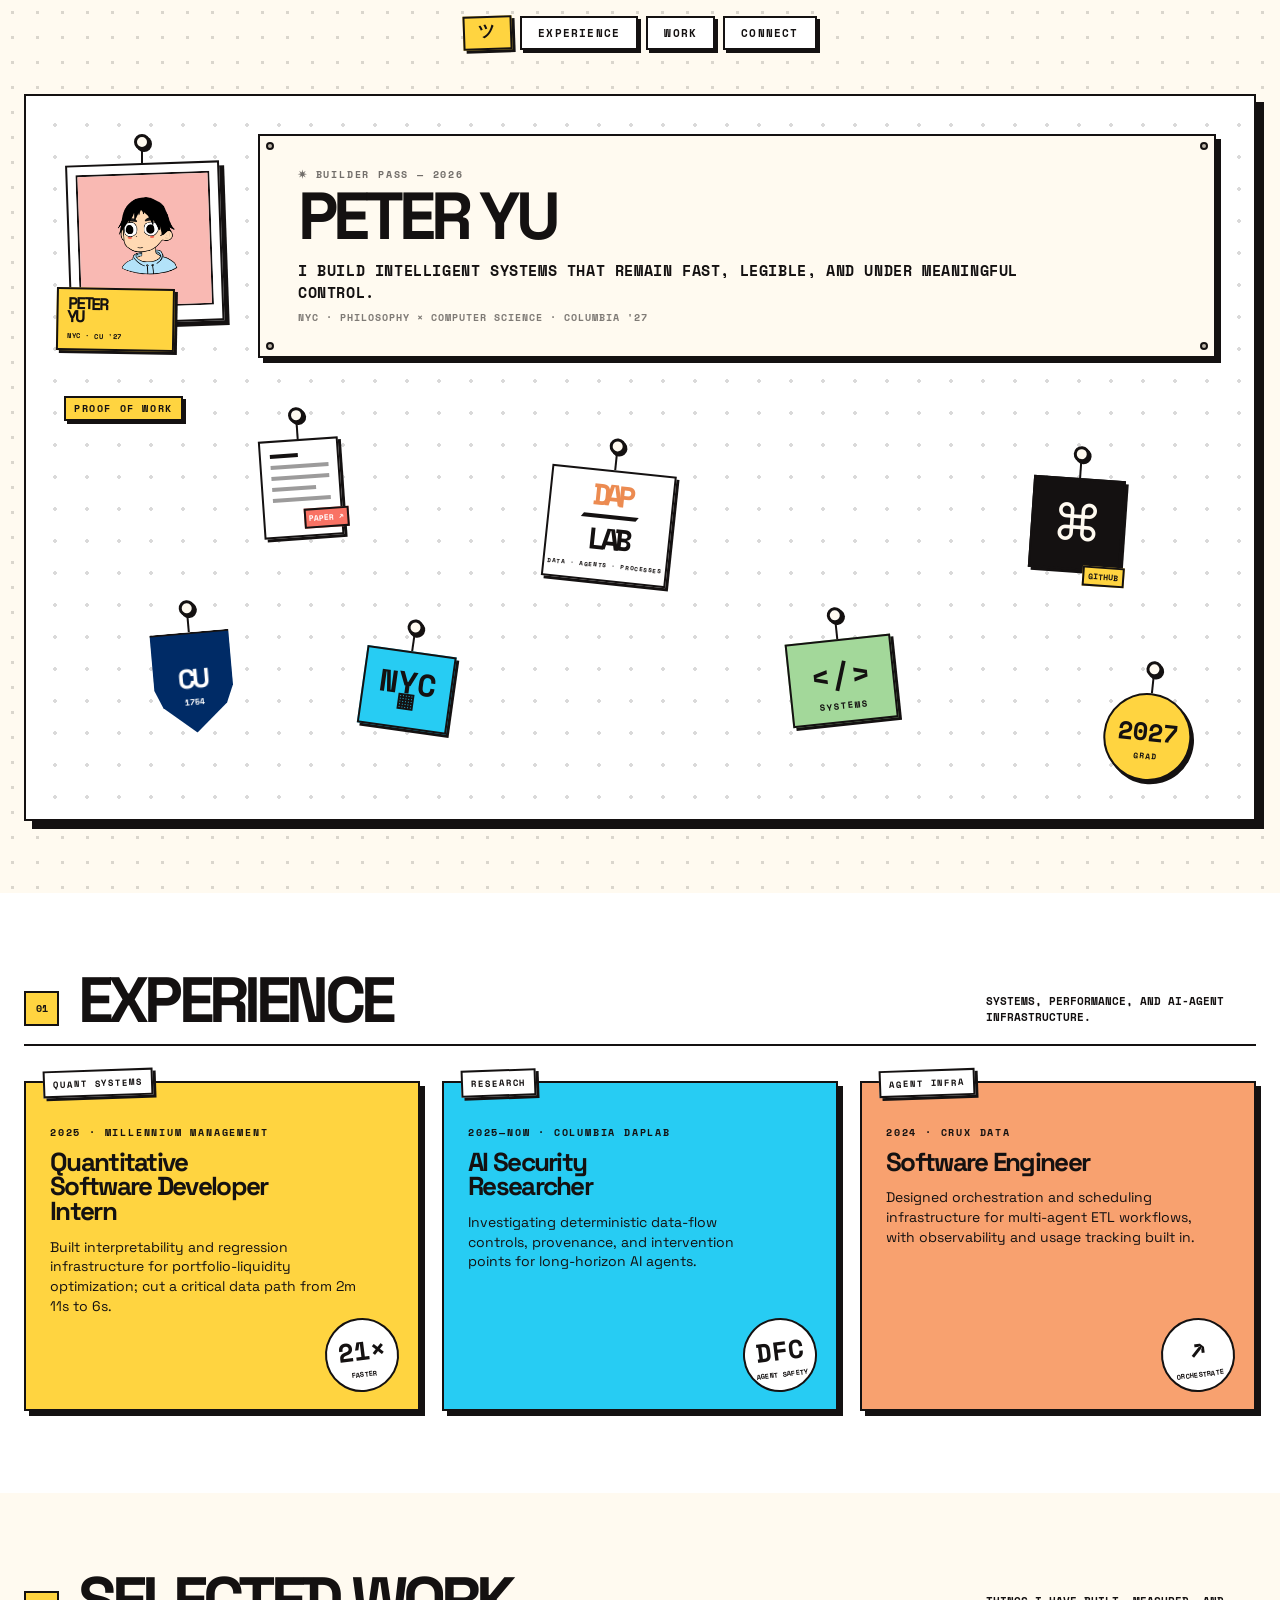
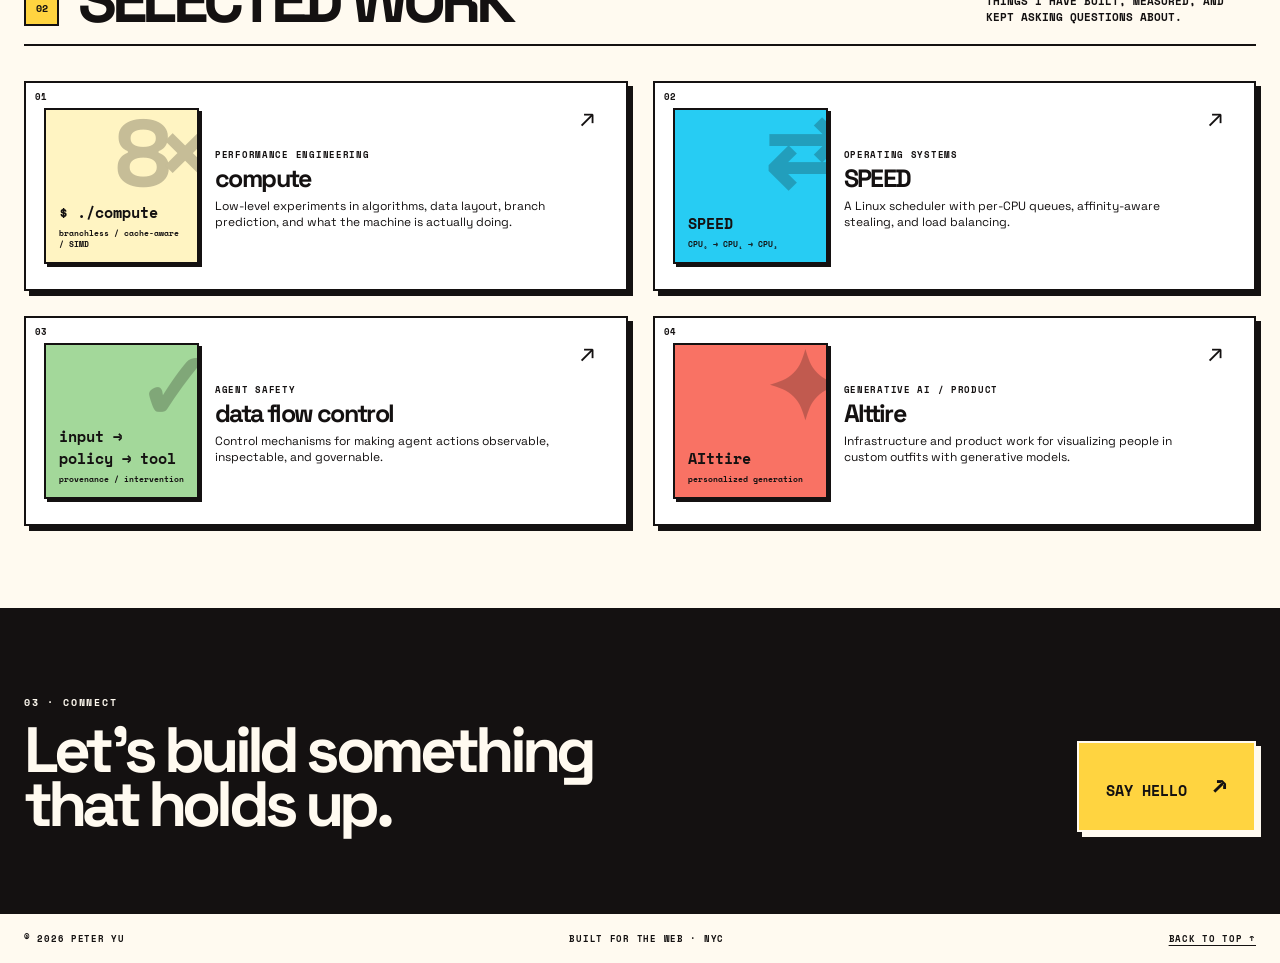
==== index.html @ a34b2d20 "Publish portfolio site" ====
<!doctype html>
<html lang="en">
<head>
  <meta charset="UTF-8" />
  <meta name="viewport" content="width=device-width, initial-scale=1.0" />
  <meta name="description" content="Peter Yu — systems, agency, and performance engineering." />
  <title>Peter Yu — Systems &amp; Agency</title>
  <link rel="preconnect" href="https://fonts.googleapis.com" />
  <link rel="preconnect" href="https://fonts.gstatic.com" crossorigin />
  <link href="https://fonts.googleapis.com/css2?family=Space+Grotesk:wght@400;500;600;700&family=Space+Mono:wght@400;700&display=swap" rel="stylesheet" />
  <link rel="stylesheet" href="styles.css" />
  <link rel="stylesheet" href="avatar-card.css" />
</head>
<body>
  <nav class="nav" aria-label="Primary navigation"><div class="nav-inner"><a class="nav-mark" href="#top" aria-label="Back to top">ツ</a><a href="#experience">experience</a><a href="#work">work</a><a href="#connect">connect</a></div></nav>
  <main>
    <section class="top-section dots" id="top"><div class="page-wrap"><div class="hero-board"><div class="inner-dots"></div><div class="hero-content">
      <div class="intro-row">
        <div class="hanging-avatar"><span class="peg"></span><div class="string"></div><div class="avatar-card"><img src="assets/peter-yu.png" alt="Illustrated portrait of Peter Yu" /><div class="avatar-name"><strong>PETER<br />YU</strong><span>NYC · CU '27</span></div></div></div>
        <div class="identity-card pinned-card"><i></i><i></i><i></i><i></i><p class="eyebrow">✷ builder pass — 2026</p><h1>PETER YU</h1><p class="tagline">I build intelligent systems that remain fast, legible, and under meaningful control.</p><p class="location">NYC · PHILOSOPHY × COMPUTER SCIENCE · COLUMBIA '27</p></div>
      </div>
      <div class="proof-area" aria-label="Proof of work"><span class="proof-label">proof of work</span>
        <a class="hanging resume-card" href="https://yupete.github.io/" target="_blank" rel="noreferrer" aria-label="Read Peter's research paper"><span class="peg"></span><span class="string"></span><span class="paper-lines"><b></b><i></i><i></i><i></i><i></i><em>PAPER ↗</em></span></a>
        <a class="hanging dap-card" href="https://daplab.cs.columbia.edu/" target="_blank" rel="noreferrer" aria-label="Visit DAPLab"><span class="peg"></span><span class="string"></span><span class="dap-logo"><b>DAP</b><i></i><strong>LAB</strong><small>DATA · AGENTS · PROCESSES</small></span></a>
        <a class="hanging github-card" href="https://github.com/YuPete" target="_blank" rel="noreferrer" aria-label="Peter on GitHub"><span class="peg"></span><span class="string"></span><span class="github-icon">⌘</span><small>GITHUB</small></a>
        <div class="hanging columbia-card"><span class="peg"></span><span class="string"></span><span class="shield"><b>CU</b><i>1754</i></span></div>
        <div class="hanging city-card"><span class="peg"></span><span class="string"></span><span class="city-sign">NYC<br /><i>▦</i></span></div>
        <div class="hanging systems-card"><span class="peg"></span><span class="string"></span><span class="systems-glyph">&lt;/&gt;<small>systems</small></span></div>
        <div class="hanging grad-card"><span class="peg"></span><span class="string"></span><span>2027<small>GRAD</small></span></div>
      </div>
    </div></div></div></section>
    <section class="experience-section" id="experience"><div class="page-wrap"><div class="section-title"><span>01</span><h2>experience</h2><p>Systems, performance, and AI-agent infrastructure.</p></div><div class="experience-grid">
      <article class="experience-card yellow"><span class="card-tab">QUANT SYSTEMS</span><p class="date">2025 · MILLENNIUM MANAGEMENT</p><h3>Quantitative Software Developer Intern</h3><p>Built interpretability and regression infrastructure for portfolio-liquidity optimization; cut a critical data path from 2m 11s to 6s.</p><b class="stamp">21×<small>FASTER</small></b></article>
      <article class="experience-card blue"><span class="card-tab">RESEARCH</span><p class="date">2025—NOW · COLUMBIA DAPLAB</p><h3>AI Security Researcher</h3><p>Investigating deterministic data-flow controls, provenance, and intervention points for long-horizon AI agents.</p><b class="stamp">DFC<small>AGENT SAFETY</small></b></article>
      <article class="experience-card coral"><span class="card-tab">AGENT INFRA</span><p class="date">2024 · CRUX DATA</p><h3>Software Engineer</h3><p>Designed orchestration and scheduling infrastructure for multi-agent ETL workflows, with observability and usage tracking built in.</p><b class="stamp">↗<small>ORCHESTRATE</small></b></article>
    </div></div></section>
    <section class="work-section dots" id="work"><div class="page-wrap"><div class="section-title"><span>02</span><h2>selected work</h2><p>Things I have built, measured, and kept asking questions about.</p></div><div class="project-list">
      <a class="project-card compute" href="https://github.com/YuPete/compute" target="_blank" rel="noreferrer"><span class="project-no">01</span><div class="project-art"><b>$ ./compute</b><i>branchless / cache-aware / SIMD</i><em>8×</em></div><div><small>PERFORMANCE ENGINEERING</small><h3>compute</h3><p>Low-level experiments in algorithms, data layout, branch prediction, and what the machine is actually doing.</p></div><span class="arrow">↗</span></a>
      <a class="project-card speed" href="https://github.com/YuPete/SPEED" target="_blank" rel="noreferrer"><span class="project-no">02</span><div class="project-art"><b>SPEED</b><i>CPU₀ → CPU₁ → CPU₂</i><em>⇄</em></div><div><small>OPERATING SYSTEMS</small><h3>SPEED</h3><p>A Linux scheduler with per-CPU queues, affinity-aware stealing, and load balancing.</p></div><span class="arrow">↗</span></a>
      <a class="project-card flow-control" href="https://github.com/YuPete/data-flow-control" target="_blank" rel="noreferrer"><span class="project-no">03</span><div class="project-art"><b>input → policy → tool</b><i>provenance / intervention</i><em>✓</em></div><div><small>AGENT SAFETY</small><h3>data flow control</h3><p>Control mechanisms for making agent actions observable, inspectable, and governable.</p></div><span class="arrow">↗</span></a>
      <a class="project-card aittire" href="https://github.com/YuPete/aittire_code_personal" target="_blank" rel="noreferrer"><span class="project-no">04</span><div class="project-art"><b>AIttire</b><i>personalized generation</i><em>✦</em></div><div><small>GENERATIVE AI / PRODUCT</small><h3>AIttire</h3><p>Infrastructure and product work for visualizing people in custom outfits with generative models.</p></div><span class="arrow">↗</span></a>
    </div></div></section>
    <section class="connect-section" id="connect"><div class="page-wrap connect-inner"><div><span class="eyebrow">03 · connect</span><h2>Let’s build something that holds up.</h2></div><a class="mail-card" href="mailto:py2427@columbia.edu">SAY HELLO <b>↗</b></a></div></section>
  </main>
  <footer><span>© 2026 PETER YU</span><span>BUILT FOR THE WEB · NYC</span><a href="#top">BACK TO TOP ↑</a></footer><script src="script.js"></script>
</body></html>
---- styles.css ----
:root{--ink:#141111;--cream:#fffaf0;--yellow:#ffd440;--red:#f97264;--blue:#27ccf3;--orange:#f8a16f;--green:#a3d89a;--b:2px solid var(--ink);--sh:5px 5px 0 var(--ink);--shs:3px 3px 0 var(--ink)}*{box-sizing:border-box}html{scroll-behavior:smooth}body{margin:0;background:var(--cream);color:var(--ink);font-family:"Space Grotesk",Arial,sans-serif}a{color:inherit;text-decoration:none}.page-wrap{max-width:1280px;margin:auto;padding:0 24px}.dots{background-color:var(--cream);background-image:radial-gradient(#14111128 1.7px,transparent 1.7px);background-size:25px 25px}.nav{position:fixed;inset:16px 0 auto;z-index:20;display:flex;justify-content:center;pointer-events:none}.nav-inner{display:flex;gap:8px;padding:0 16px;pointer-events:auto}.nav a{border:var(--b);background:#fff;padding:7px 16px;box-shadow:var(--shs);font:700 11px "Space Mono",monospace;letter-spacing:.11em;text-transform:uppercase;transition:.1s}.nav .nav-mark{background:var(--yellow);font-size:17px;line-height:12px;padding-inline:13px;transform:rotate(-2deg)}.nav a:hover{transform:translateY(-2px);box-shadow:var(--sh)}.nav a:active{transform:translate(3px,3px);box-shadow:none}.top-section{padding:94px 0 72px}.hero-board{position:relative;overflow:hidden;border:var(--b);background:#fff;box-shadow:8px 8px 0 var(--ink);padding:38px}.inner-dots{position:absolute;inset:13px;background-image:radial-gradient(#14111128 2px,transparent 2px);background-size:32px 32px}.hero-content{position:relative}.intro-row{display:flex;align-items:flex-start;gap:38px}.hanging-avatar{position:relative;display:flex;width:156px;flex:0 0 156px;flex-direction:column;align-items:center}.peg{position:absolute;z-index:3;top:0;width:16px;height:16px;border:3px solid var(--ink);border-radius:50%;background:var(--cream);box-shadow:2px 2px 0 var(--ink)}.hanging-avatar .string{height:16px;border-left:2px solid var(--ink);margin-top:13px}.avatar-card{border:var(--b);background:#fff;padding:8px 8px 14px;box-shadow:var(--sh);transform:rotate(-2deg);transform-origin:top}.avatar-card img{display:block;width:134px;height:134px;object-fit:cover;border:var(--b);background:#f8b8b0}.hanging-avatar:hover .avatar-card,.hanging:hover>*:not(.peg):not(.string){animation:swing .75s ease-in-out}.identity-card{position:relative;width:100%;border:var(--b);background:var(--cream);box-shadow:var(--sh);padding:31px 38px}.pinned-card>i{position:absolute;width:8px;height:8px;border:2px solid var(--ink);border-radius:50%;background:#bcb4a8}.pinned-card>i:nth-child(1){left:6px;top:6px}.pinned-card>i:nth-child(2){right:6px;top:6px}.pinned-card>i:nth-child(3){left:6px;bottom:6px}.pinned-card>i:nth-child(4){right:6px;bottom:6px}.eyebrow,.date{margin:0;font:700 10px "Space Mono",monospace;letter-spacing:.18em;text-transform:uppercase}.identity-card .eyebrow{color:#14111199}.identity-card h1{margin:6px 0 14px;font-size:clamp(37px,5.2vw,70px);line-height:.85;letter-spacing:-.075em}.tagline{max-width:740px;margin:0;font:700 clamp(11px,1.35vw,15px)/1.5 "Space Mono",monospace;letter-spacing:.04em;text-transform:uppercase}.location{margin:7px 0 0;color:#1411118c;font:700 10px/1.4 "Space Mono",monospace;letter-spacing:.1em;text-transform:uppercase}.proof-area{position:relative;height:385px;margin-top:38px;padding-top:25px}.proof-label{position:absolute;z-index:7;top:0;left:0;border:var(--b);background:var(--yellow);padding:3px 8px;box-shadow:var(--shs);font:700 10px "Space Mono",monospace;letter-spacing:.16em;text-transform:uppercase}.hanging{position:absolute;display:flex;flex-direction:column;align-items:center}.hanging>.string{height:19px;border-left:2px solid var(--ink);margin-top:13px}.resume-card{left:17%;top:3%;transform:rotate(-4deg)}.paper-lines{position:relative;display:flex;width:80px;height:98px;flex-direction:column;gap:7px;border:var(--b);background:#fff;padding:12px 9px;box-shadow:var(--shs)}.paper-lines b,.paper-lines i{display:block;height:4px;background:#141111}.paper-lines b{width:48%}.paper-lines i{opacity:.42}.paper-lines i:nth-child(4){width:75%}.paper-lines em{position:absolute;right:-8px;bottom:6px;border:var(--b);background:var(--red);padding:2px 3px;color:#fff;font:700 8px "Space Mono",monospace;font-style:normal}.dap-card{left:42%;top:11%;transform:rotate(6deg)}.dap-logo{display:grid;width:125px;height:112px;place-content:center;border:var(--b);background:#fff;box-shadow:var(--shs);text-align:center}.dap-logo b,.dap-logo strong{font:700 30px "Space Mono",monospace;letter-spacing:-5px;line-height:.85}.dap-logo b{color:#ec8b51}.dap-logo i{width:55px;border-top:4px solid var(--ink);margin:7px auto;transform:skew(-35deg)}.dap-logo small{margin-top:10px;font:700 6px "Space Mono",monospace;letter-spacing:.1em}.github-card{right:8%;top:13%;transform:rotate(4deg)}.github-icon{display:grid;width:92px;height:92px;place-content:center;border:var(--b);background:var(--ink);box-shadow:var(--shs);color:var(--cream);font:50px Arial,sans-serif}.github-card small{position:absolute;right:-5px;bottom:-15px;border:var(--b);background:var(--yellow);padding:2px 4px;font:700 8px "Space Mono",monospace}.columbia-card{left:7%;top:53%;transform:rotate(-5deg)}.shield{position:relative;display:grid;width:94px;height:105px;place-content:center;border:var(--b);background:#002b66;clip-path:polygon(8% 0,92% 0,92% 53%,84% 70%,50% 96%,16% 70%,8% 53%);filter:drop-shadow(4px 4px 0 var(--ink));color:#fff;text-align:center}.shield b{font-size:27px;letter-spacing:-.1em}.shield i{font:700 8px "Space Mono",monospace;font-style:normal}.city-card{left:26%;top:58%;transform:rotate(8deg)}.city-sign{display:grid;width:90px;height:78px;place-content:center;border:var(--b);background:var(--blue);box-shadow:var(--shs);font:700 31px/.7 "Space Mono",monospace;text-align:center}.city-sign i{font-size:20px;font-style:normal}.systems-card{right:28%;top:55%;transform:rotate(-6deg)}.systems-glyph{display:grid;width:106px;height:84px;place-content:center;border:var(--b);background:var(--green);box-shadow:var(--shs);font:700 32px "Space Mono",monospace;text-align:center}.systems-glyph small{font:700 9px "Space Mono",monospace;letter-spacing:.13em;text-transform:uppercase}.grad-card{right:2%;bottom:0;transform:rotate(6deg)}.grad-card>span:last-child{display:grid;width:88px;height:88px;place-content:center;border:var(--b);border-radius:50%;background:var(--yellow);box-shadow:var(--shs);font:700 25px "Space Mono",monospace;text-align:center}.grad-card small{display:block;font-size:8px;letter-spacing:.12em}.experience-section,.work-section,.connect-section{padding:82px 0}.experience-section{background:#fff}.section-title{display:grid;grid-template-columns:54px 1fr 270px;align-items:end;border-bottom:var(--b);padding-bottom:18px}.section-title>span{display:grid;width:35px;height:35px;place-content:center;border:var(--b);background:var(--yellow);font:700 10px "Space Mono",monospace}.section-title h2{margin:0;font-size:clamp(38px,5vw,66px);line-height:.8;letter-spacing:-.075em;text-transform:uppercase}.section-title p{margin:0;font:700 11px/1.5 "Space Mono",monospace;text-transform:uppercase}.experience-grid{display:grid;grid-template-columns:repeat(3,1fr);gap:22px;margin-top:35px}.experience-card{position:relative;min-height:330px;border:var(--b);box-shadow:var(--sh);padding:42px 24px 24px}.yellow{background:var(--yellow)}.blue{background:var(--blue)}.coral{background:var(--orange)}.card-tab{position:absolute;top:0;left:17px;transform:translateY(-50%) rotate(-2deg);border:var(--b);background:#fff;padding:5px 8px;box-shadow:var(--shs);font:700 9px "Space Mono",monospace;letter-spacing:.1em}.experience-card h3{max-width:240px;margin:10px 0;font-size:26px;line-height:.95;letter-spacing:-.065em}.experience-card p:not(.date){max-width:310px;font-size:14px;line-height:1.4}.stamp{position:absolute;right:19px;bottom:17px;display:grid;width:74px;height:74px;place-content:center;border:var(--b);border-radius:50%;background:#fff;font:700 26px "Space Mono",monospace;text-align:center;transform:rotate(-7deg)}.stamp small{font-size:7px;letter-spacing:.05em}.work-section{background:var(--cream)}.project-list{display:grid;grid-template-columns:repeat(2,1fr);gap:25px;margin-top:35px}.project-card{position:relative;display:grid;grid-template-columns:155px 1fr 28px;gap:16px;align-items:center;min-height:210px;border:var(--b);background:#fff;padding:18px;box-shadow:var(--sh);transition:.12s}.project-card:hover{transform:translate(-3px,-3px);box-shadow:8px 8px 0 var(--ink)}.project-no{position:absolute;top:7px;left:9px;font:700 9px "Space Mono",monospace}.project-art{position:relative;display:flex;height:156px;flex-direction:column;justify-content:flex-end;overflow:hidden;border:var(--b);padding:13px;color:var(--ink);font-family:"Space Mono",monospace;box-shadow:var(--shs)}.project-art b{position:relative;z-index:2;font-size:15px}.project-art i{position:relative;z-index:2;margin-top:5px;font:700 8px/1.3 "Space Mono",monospace}.project-art em{position:absolute;right:-2px;top:-16px;font:700 94px "Space Grotesk",sans-serif;font-style:normal;letter-spacing:-.16em;opacity:.24}.compute .project-art{background:#fff4c2}.speed .project-art{background:var(--blue)}.flow-control .project-art{background:var(--green)}.aittire .project-art{background:var(--red)}.project-card small{font:700 9px "Space Mono",monospace;letter-spacing:.08em}.project-card h3{margin:4px 0 8px;font-size:25px;line-height:.9;letter-spacing:-.065em}.project-card p{margin:0;font-size:12px;line-height:1.35}.arrow{align-self:start;font-size:25px}.connect-section{background:var(--ink);color:var(--cream)}.connect-inner{display:flex;align-items:end;justify-content:space-between;gap:35px}.connect-inner h2{max-width:680px;margin:12px 0 0;font-size:clamp(40px,5vw,70px);line-height:.85;letter-spacing:-.075em}.mail-card{border:2px solid var(--cream);background:var(--yellow);box-shadow:5px 5px 0 var(--cream);color:var(--ink);padding:25px 27px;font:700 15px "Space Mono",monospace;white-space:nowrap}.mail-card b{margin-left:16px;font-size:25px}footer{display:flex;justify-content:space-between;gap:16px;background:var(--cream);padding:18px max(24px,calc((100vw - 1232px)/2));font:700 9px "Space Mono",monospace;letter-spacing:.08em}footer a{text-decoration:underline;text-underline-offset:3px}@keyframes swing{0%,100%{transform:rotate(0)}25%{transform:rotate(5deg)}75%{transform:rotate(-4deg)}}@media(max-width:820px){.page-wrap{padding:0 16px}.nav{inset:10px 0 auto}.nav-inner{gap:4px;padding:0 8px}.nav a{padding:6px 8px;font-size:9px}.top-section{padding:74px 0 48px}.hero-board{padding:24px 18px}.intro-row{gap:20px;align-items:center}.hanging-avatar{width:100px;flex-basis:100px}.avatar-card{padding:5px 5px 9px}.avatar-card img{width:85px;height:85px}.identity-card{padding:24px 20px}.identity-card h1{font-size:clamp(29px,7vw,52px)}.tagline{font-size:10px}.location{font-size:8px}.proof-area{display:flex;height:auto;min-height:350px;flex-wrap:wrap;align-content:center;justify-content:center;gap:28px;margin-top:28px;padding:47px 12px 20px}.proof-label{left:0}.hanging{position:relative!important;inset:auto!important;left:auto!important;right:auto!important;top:auto!important;bottom:auto!important}.resume-card{transform:rotate(-4deg)}.dap-card{transform:rotate(5deg)}.github-card{transform:rotate(3deg)}.columbia-card{transform:rotate(-4deg)}.city-card{transform:rotate(5deg)}.systems-card{transform:rotate(-4deg)}.grad-card{transform:rotate(6deg)}.section-title{grid-template-columns:44px 1fr}.section-title p{display:none}.experience-section,.work-section,.connect-section{padding:58px 0}.experience-grid{grid-template-columns:1fr;gap:30px}.experience-card{min-height:250px}.project-list{grid-template-columns:1fr}.project-card{grid-template-columns:124px 1fr 22px;gap:13px;min-height:177px;padding:13px}.project-art{height:129px;padding:10px}.project-art b{font-size:12px}.project-card h3{font-size:21px}.project-card p{font-size:11px}.connect-inner{align-items:flex-start;flex-direction:column}.mail-card{padding:18px 20px}footer{padding:17px 16px;font-size:8px;flex-wrap:wrap}}@media(max-width:480px){.intro-row{align-items:flex-start;flex-direction:column}.hanging-avatar{margin-left:12px}.identity-card{width:100%}.proof-area{gap:20px}.dap-logo{width:104px;height:94px}.github-icon{width:74px;height:74px}.project-card{grid-template-columns:98px 1fr 16px}.project-art{height:118px}.project-card p{display:none}.project-card small{font-size:7px}.arrow{font-size:18px}.shield{width:77px;height:88px}.city-sign{width:74px;height:65px}.systems-glyph{width:83px;height:68px}.grad-card>span:last-child{width:68px;height:68px;font-size:19px}}
---- avatar-card.css ----
.avatar-card { position: relative; }
.avatar-name { position: absolute; z-index: 4; left: -16px; bottom: -28px; min-width: 118px; border: var(--b); background: var(--yellow); box-shadow: var(--shs); padding: 7px 9px; font-family: "Space Mono", monospace; transform: rotate(3deg); }
.avatar-name strong { display: block; font-size: 17px; line-height: .78; letter-spacing: -.12em; }
.avatar-name span { display: block; margin-top: 7px; font-size: 7px; font-weight: 700; letter-spacing: .08em; white-space: nowrap; }
.hanging-avatar { padding-bottom: 28px; }
@media (max-width: 820px) { .hanging-avatar { padding-bottom: 28px; } .avatar-name { left: -10px; bottom: -27px; min-width: 94px; padding: 6px; } .avatar-name strong { font-size: 14px; } .avatar-name span { font-size: 6px; } }
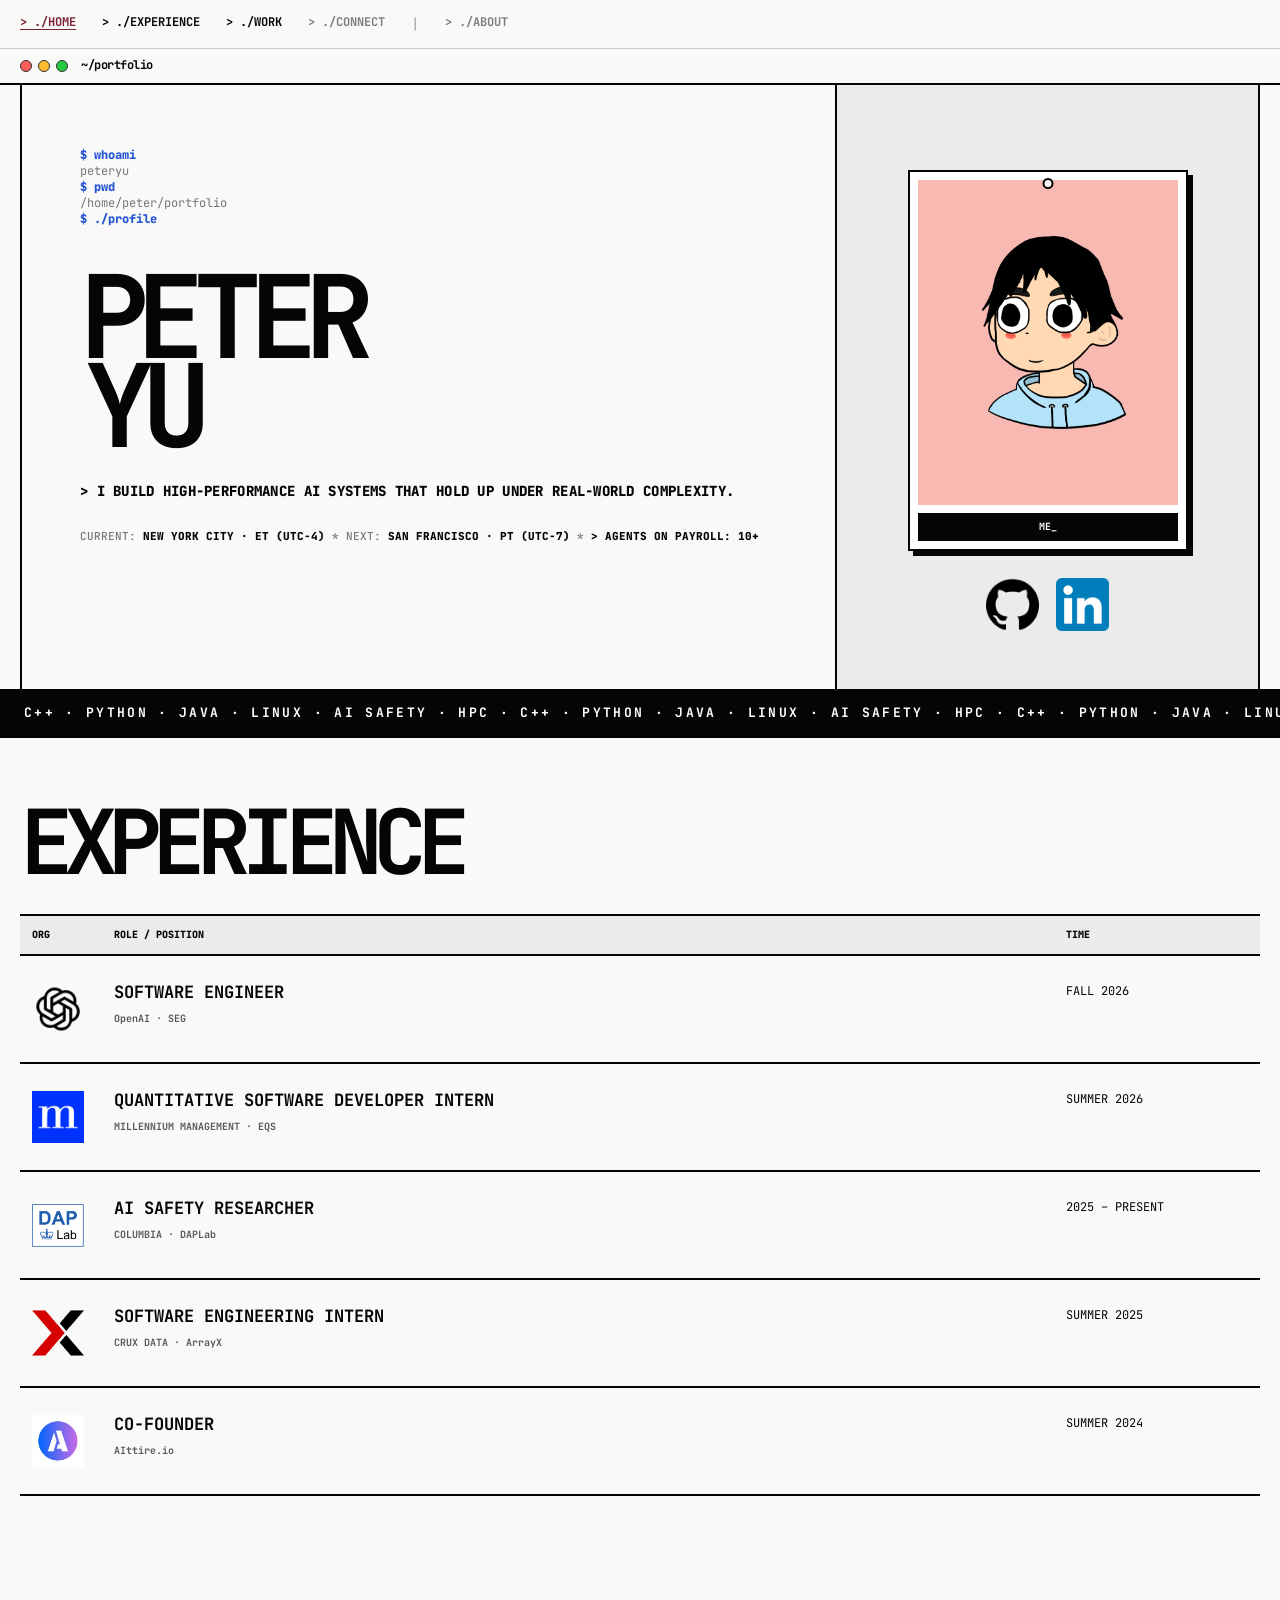
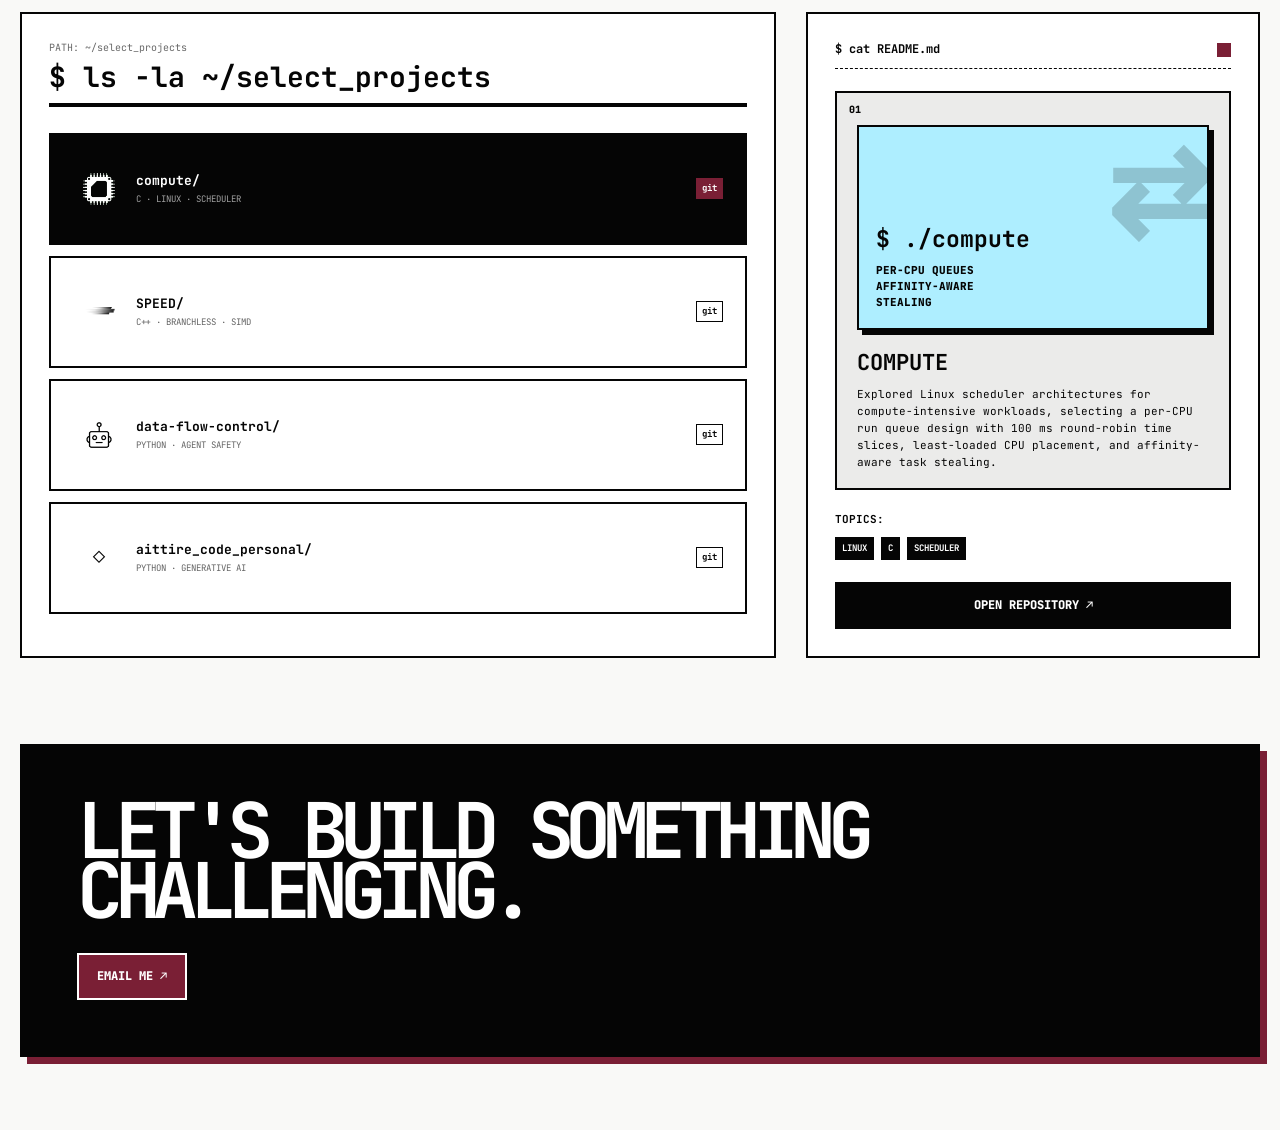
==== commit de8b45b8: "Build Peter Yu portfolio experience" ====
--- a/index.html
+++ b/index.html
@@ -1,46 +1,68 @@
 <!doctype html>
 <html lang="en">
 <head>
-  <meta charset="UTF-8" />
-  <meta name="viewport" content="width=device-width, initial-scale=1.0" />
+  <meta charset="utf-8" />
+  <meta name="viewport" content="width=device-width, initial-scale=1" />
   <meta name="description" content="Peter Yu — systems, agency, and performance engineering." />
-  <title>Peter Yu — Systems &amp; Agency</title>
+  <title>~/portfolio — Peter Yu</title>
   <link rel="preconnect" href="https://fonts.googleapis.com" />
   <link rel="preconnect" href="https://fonts.gstatic.com" crossorigin />
-  <link href="https://fonts.googleapis.com/css2?family=Space+Grotesk:wght@400;500;600;700&family=Space+Mono:wght@400;700&display=swap" rel="stylesheet" />
-  <link rel="stylesheet" href="styles.css" />
-  <link rel="stylesheet" href="avatar-card.css" />
+  <link href="https://fonts.googleapis.com/css2?family=JetBrains+Mono:wght@400;500;600;700;800&display=swap" rel="stylesheet" />
+  <link rel="stylesheet" href="styles.css?v=4" />
+  <link rel="stylesheet" href="experience-table.css?v=6" />
+  <link rel="stylesheet" href="org-logos.css?v=1" />
+  <link rel="stylesheet" href="experience-details.css?v=1" />
+  <link rel="stylesheet" href="project-preview.css?v=2" />
+  <link rel="stylesheet" href="project-icons.css?v=5" />
+  <link rel="stylesheet" href="social-stickers.css?v=1" />
+  <link rel="stylesheet" href="ticker.css?v=4" />
+  <link rel="stylesheet" href="window-controls.css" />
+  <style>.boot-message{border:0!important;outline:0!important;box-shadow:none!important;background:transparent!important;padding:0!important}.boot-message .terminal-command{color:#2455d6;font-weight:800}.boot-message .terminal-output{color:#777}.hero{min-height:570px}.hero-copy{min-width:0}.hero h1 span{display:block}.hero h1 .last-name{transform:translateX(.045em)}.hero-focus{margin:30px 0 0;color:var(--ink);font-size:14px;font-weight:800;letter-spacing:.02em}.hero-meta{margin:24px 0 0;font-size:11px;font-weight:800;line-height:1.9}.hero-meta p{margin:0}.hero-meta span{color:#777;font-weight:500}.hero-meta b{margin:0 7px;color:#777}.quick-stats{grid-template-columns:.8fr 1fr 1.65fr}.quick-stats dd{white-space:nowrap}#home,#experience,#work,#connect{scroll-margin-top:96px}.nav-link,.nav-link:hover{color:var(--ink);opacity:.5}.nav-link.active{color:var(--acid);opacity:1}.nav-separator{opacity:.35}@media(max-width:800px){.quick-stats{grid-template-columns:1fr}.quick-stats dd{white-space:normal}.hero-meta{font-size:9px}}</style>
 </head>
 <body>
-  <nav class="nav" aria-label="Primary navigation"><div class="nav-inner"><a class="nav-mark" href="#top" aria-label="Back to top">ツ</a><a href="#experience">experience</a><a href="#work">work</a><a href="#connect">connect</a></div></nav>
+  <header class="site-header">
+    <nav class="nav" aria-label="Primary navigation">
+      <a class="nav-link active" href="#home">&gt; ./HOME</a><a class="nav-link" href="#experience">&gt; ./EXPERIENCE</a><a class="nav-link" href="#work">&gt; ./WORK</a><a class="nav-link" href="#connect">&gt; ./CONNECT</a><span class="nav-separator" aria-hidden="true">|</span><a class="nav-link" href="about.html">&gt; ./ABOUT</a>
+    </nav>
+    <div class="terminal-bar"><span class="traffic-lights" aria-label="Window controls"><button class="window-control window-control--close" type="button" aria-label="Close page"></button><button class="window-control window-control--minimize" type="button" aria-label="Minimize"></button><button class="window-control window-control--fullscreen" type="button" aria-label="Toggle fullscreen"></button></span><strong>~/portfolio</strong></div>
+  </header>
   <main>
-    <section class="top-section dots" id="top"><div class="page-wrap"><div class="hero-board"><div class="inner-dots"></div><div class="hero-content">
-      <div class="intro-row">
-        <div class="hanging-avatar"><span class="peg"></span><div class="string"></div><div class="avatar-card"><img src="assets/peter-yu.png" alt="Illustrated portrait of Peter Yu" /><div class="avatar-name"><strong>PETER<br />YU</strong><span>NYC · CU '27</span></div></div></div>
-        <div class="identity-card pinned-card"><i></i><i></i><i></i><i></i><p class="eyebrow">✷ builder pass — 2026</p><h1>PETER YU</h1><p class="tagline">I build intelligent systems that remain fast, legible, and under meaningful control.</p><p class="location">NYC · PHILOSOPHY × COMPUTER SCIENCE · COLUMBIA '27</p></div>
+    <section class="hero page-section" id="home">
+      <div class="hero-copy">
+        <pre class="boot-message" aria-label="Profile command"><span class="terminal-command">$ whoami</span>
+<span class="terminal-output">peteryu</span>
+<span class="terminal-command">$ pwd</span>
+<span class="terminal-output">/home/peter/portfolio</span>
+<span class="terminal-command">$ ./profile</span></pre>
+        <h1><span>PETER</span><span class="last-name">YU</span></h1>
+        <p class="hero-focus">&gt; I BUILD HIGH-PERFORMANCE AI SYSTEMS THAT HOLD UP UNDER REAL-WORLD COMPLEXITY.</p>
+        <div class="hero-meta"><p><span>CURRENT:</span> NEW YORK CITY · ET (UTC−4)<b>*</b><span>NEXT:</span> SAN FRANCISCO · PT (UTC−7)<b>*</b>&gt; AGENTS ON PAYROLL: 10+</p></div>
       </div>
-      <div class="proof-area" aria-label="Proof of work"><span class="proof-label">proof of work</span>
-        <a class="hanging resume-card" href="https://yupete.github.io/" target="_blank" rel="noreferrer" aria-label="Read Peter's research paper"><span class="peg"></span><span class="string"></span><span class="paper-lines"><b></b><i></i><i></i><i></i><i></i><em>PAPER ↗</em></span></a>
-        <a class="hanging dap-card" href="https://daplab.cs.columbia.edu/" target="_blank" rel="noreferrer" aria-label="Visit DAPLab"><span class="peg"></span><span class="string"></span><span class="dap-logo"><b>DAP</b><i></i><strong>LAB</strong><small>DATA · AGENTS · PROCESSES</small></span></a>
-        <a class="hanging github-card" href="https://github.com/YuPete" target="_blank" rel="noreferrer" aria-label="Peter on GitHub"><span class="peg"></span><span class="string"></span><span class="github-icon">⌘</span><small>GITHUB</small></a>
-        <div class="hanging columbia-card"><span class="peg"></span><span class="string"></span><span class="shield"><b>CU</b><i>1754</i></span></div>
-        <div class="hanging city-card"><span class="peg"></span><span class="string"></span><span class="city-sign">NYC<br /><i>▦</i></span></div>
-        <div class="hanging systems-card"><span class="peg"></span><span class="string"></span><span class="systems-glyph">&lt;/&gt;<small>systems</small></span></div>
-        <div class="hanging grad-card"><span class="peg"></span><span class="string"></span><span>2027<small>GRAD</small></span></div>
+      <aside class="avatar-terminal">
+        <figure class="avatar-frame"><span class="pin" aria-hidden="true"></span><img src="assets/peter-yu.png" alt="Illustrated portrait of Peter Yu" /><figcaption>ME<span class="cursor">_</span></figcaption></figure>
+        <div class="social-stickers" aria-label="Social profiles"><a href="https://github.com/YuPete" target="_blank" rel="noreferrer" aria-label="Peter Yu on GitHub"><img src="assets/social/github.png" alt="" /></a><a href="https://www.linkedin.com/in/yupeter/" target="_blank" rel="noreferrer" aria-label="Peter Yu on LinkedIn"><img src="assets/social/linkedin.png" alt="" /></a></div>
+      </aside>
+    </section>
+    <div class="ticker between-ticker" aria-hidden="true"><div class="ticker-track"><span>C++ · PYTHON · JAVA · LINUX · AI SAFETY · HPC · C++ · PYTHON · JAVA · LINUX · AI SAFETY · HPC · C++ · PYTHON · JAVA · LINUX · AI SAFETY · HPC · C++ · PYTHON · JAVA · LINUX · AI SAFETY · HPC · C++ · PYTHON · JAVA · LINUX · AI SAFETY · HPC · C++ · PYTHON · JAVA · LINUX · AI SAFETY · HPC · C++ · PYTHON · JAVA · LINUX · AI SAFETY · HPC · C++ · PYTHON · JAVA · LINUX · AI SAFETY · HPC · C++ · PYTHON · JAVA · LINUX · AI SAFETY · HPC ·</span><span>C++ · PYTHON · JAVA · LINUX · AI SAFETY · HPC · C++ · PYTHON · JAVA · LINUX · AI SAFETY · HPC · C++ · PYTHON · JAVA · LINUX · AI SAFETY · HPC · C++ · PYTHON · JAVA · LINUX · AI SAFETY · HPC · C++ · PYTHON · JAVA · LINUX · AI SAFETY · HPC · C++ · PYTHON · JAVA · LINUX · AI SAFETY · HPC · C++ · PYTHON · JAVA · LINUX · AI SAFETY · HPC · C++ · PYTHON · JAVA · LINUX · AI SAFETY · HPC · C++ · PYTHON · JAVA · LINUX · AI SAFETY · HPC ·</span></div></div>
+    <section class="experience page-section" id="experience">
+      <div class="section-title"><h2>EXPERIENCE</h2></div>
+      <div class="log-table"><div class="log-head"><span>ORG</span><span>ROLE / POSITION</span><span>TIME</span></div>
+        <details class="experience-entry"><summary class="log-row"><img class="org-logo" src="assets/logos/openai.webp" alt="OpenAI logo" /><div><h3>SOFTWARE ENGINEER</h3><small>OpenAI · SEG</small></div><p>FALL 2026</p></summary><div class="experience-detail"><p>I’ll be joining SEG as a software engineer for Fall 2026. More details soon.</p></div></details>
+        <details class="experience-entry"><summary class="log-row"><img class="org-logo" src="assets/logos/millennium.png" alt="Millennium Management logo" /><div><h3>QUANTITATIVE SOFTWARE DEVELOPER INTERN</h3><small>MILLENNIUM MANAGEMENT · EQS</small></div><p>SUMMER 2026</p></summary><div class="experience-detail"><p>I built agent-enabled tools that made portfolio liquidity optimization decisions easier to explain across UAT and production, helping liquidity-risk teams get answers without waiting on manual investigations.</p><ul><li>Built LangGraph and MCP-based interpretability and regression tooling for three portfolio liquidity optimization services, cutting prod–UAT root-cause analysis time by 70% and accelerating production releases.</li><li>Architected a CLI-native C++ gRPC integration that replaced multi-table SQLAlchemy joins with typed service APIs, accelerating benchmarked regression queries by 21× and supporting runs exceeding 190K rows.</li><li>Improved the database MCP server by validating and rewriting queries to follow index-aware patterns, making database access faster and more reliable for Claude Code workflows.</li></ul></div></details>
+        <details class="experience-entry"><summary class="log-row"><img class="org-logo" src="assets/logos/daplab.png" alt="DAPLab logo" /><div><h3>AI SAFETY RESEARCHER</h3><small>COLUMBIA · DAPLab</small></div><p>2025 – PRESENT</p></summary><div class="experience-detail"><p>I research worst-case behaviors of agentic systems in adversarial environments and develop deterministic data-flow controls for safe, interpretable long-horizon execution.</p><ul><li>I studied Google’s CaMeLs provenance-based interpreter and its approach to tracking agent behavior.</li><li>I built a LangGraph agent framework to probe pre- and post-tool-call hooks, inspect metadata, and evaluate interventions that modify or block unsafe tool calls and prompt injections.</li></ul></div></details>
+        <details class="experience-entry"><summary class="log-row"><img class="org-logo" src="assets/logos/crux.webp" alt="Crux logo" /><div><h3>SOFTWARE ENGINEERING INTERN</h3><small>CRUX DATA · ArrayX</small></div><p>SUMMER 2025</p></summary><div class="experience-detail"><p>I built and maintained backend infrastructure for a multi-agent pipeline orchestration platform that automated large-scale ETL workflows with self-healing capabilities.</p><ul><li>Built and maintained backend infrastructure for a multi-agent pipeline orchestration platform automating large-scale ETL workflows with self-healing capabilities.</li><li>Improved response quality by 25% and reduced delegation errors by 30% by splitting a supervisor agent into orchestrator and supervisor agents to reduce cognitive complexity.</li><li>Designed, built, and integrated a new scheduler agent using the OpenAI Agents framework for recurring data-pipeline execution, including prompts and tools such as <code>set schedule</code> and <code>run schedule</code>.</li></ul></div></details>
+        <details class="experience-entry"><summary class="log-row"><img class="org-logo" src="assets/logos/aittire.jfif" alt="AIttire logo" /><div><h3>CO-FOUNDER</h3><small>AIttire.io</small></div><p>SUMMER 2024</p></summary><div class="experience-detail"><p>I co-founded an early-stage AI fashion discovery product for finding clothing from natural-language occasion descriptions, such as a summer party in the South of France.</p><ul><li>Built a web app that generates scenes of users in custom outfits from input prompts, personalizing fashion discovery.</li><li>Fine-tuned an SDXL image-generation model using LoRA to generate custom scenes with user-resembling avatars, improving small-sample generation quality by 40% and reducing training time by 55%.</li><li>Overhauled the app with a microservice architecture across auth, gateway, client, and RabbitMQ services, improving uptime by 20%.</li><li>Replaced brute-force similarity scans over high-dimensional OpenAI CLIP embeddings with Pinecone ANN indexing, reducing per-query search from O(n) to approximately O(log n) and cutting hundreds of milliseconds of latency per search.</li><li>Containerized services with individual Dockerfiles and deployed with Kubernetes YAML specs, improving throughput and decreasing queue length by 15%.</li></ul></div></details>
       </div>
-    </div></div></div></section>
-    <section class="experience-section" id="experience"><div class="page-wrap"><div class="section-title"><span>01</span><h2>experience</h2><p>Systems, performance, and AI-agent infrastructure.</p></div><div class="experience-grid">
-      <article class="experience-card yellow"><span class="card-tab">QUANT SYSTEMS</span><p class="date">2025 · MILLENNIUM MANAGEMENT</p><h3>Quantitative Software Developer Intern</h3><p>Built interpretability and regression infrastructure for portfolio-liquidity optimization; cut a critical data path from 2m 11s to 6s.</p><b class="stamp">21×<small>FASTER</small></b></article>
-      <article class="experience-card blue"><span class="card-tab">RESEARCH</span><p class="date">2025—NOW · COLUMBIA DAPLAB</p><h3>AI Security Researcher</h3><p>Investigating deterministic data-flow controls, provenance, and intervention points for long-horizon AI agents.</p><b class="stamp">DFC<small>AGENT SAFETY</small></b></article>
-      <article class="experience-card coral"><span class="card-tab">AGENT INFRA</span><p class="date">2024 · CRUX DATA</p><h3>Software Engineer</h3><p>Designed orchestration and scheduling infrastructure for multi-agent ETL workflows, with observability and usage tracking built in.</p><b class="stamp">↗<small>ORCHESTRATE</small></b></article>
-    </div></div></section>
-    <section class="work-section dots" id="work"><div class="page-wrap"><div class="section-title"><span>02</span><h2>selected work</h2><p>Things I have built, measured, and kept asking questions about.</p></div><div class="project-list">
-      <a class="project-card compute" href="https://github.com/YuPete/compute" target="_blank" rel="noreferrer"><span class="project-no">01</span><div class="project-art"><b>$ ./compute</b><i>branchless / cache-aware / SIMD</i><em>8×</em></div><div><small>PERFORMANCE ENGINEERING</small><h3>compute</h3><p>Low-level experiments in algorithms, data layout, branch prediction, and what the machine is actually doing.</p></div><span class="arrow">↗</span></a>
-      <a class="project-card speed" href="https://github.com/YuPete/SPEED" target="_blank" rel="noreferrer"><span class="project-no">02</span><div class="project-art"><b>SPEED</b><i>CPU₀ → CPU₁ → CPU₂</i><em>⇄</em></div><div><small>OPERATING SYSTEMS</small><h3>SPEED</h3><p>A Linux scheduler with per-CPU queues, affinity-aware stealing, and load balancing.</p></div><span class="arrow">↗</span></a>
-      <a class="project-card flow-control" href="https://github.com/YuPete/data-flow-control" target="_blank" rel="noreferrer"><span class="project-no">03</span><div class="project-art"><b>input → policy → tool</b><i>provenance / intervention</i><em>✓</em></div><div><small>AGENT SAFETY</small><h3>data flow control</h3><p>Control mechanisms for making agent actions observable, inspectable, and governable.</p></div><span class="arrow">↗</span></a>
-      <a class="project-card aittire" href="https://github.com/YuPete/aittire_code_personal" target="_blank" rel="noreferrer"><span class="project-no">04</span><div class="project-art"><b>AIttire</b><i>personalized generation</i><em>✦</em></div><div><small>GENERATIVE AI / PRODUCT</small><h3>AIttire</h3><p>Infrastructure and product work for visualizing people in custom outfits with generative models.</p></div><span class="arrow">↗</span></a>
-    </div></div></section>
-    <section class="connect-section" id="connect"><div class="page-wrap connect-inner"><div><span class="eyebrow">03 · connect</span><h2>Let’s build something that holds up.</h2></div><a class="mail-card" href="mailto:py2427@columbia.edu">SAY HELLO <b>↗</b></a></div></section>
+    </section>
+    <section class="work page-section" id="work">
+      <div class="work-directory"><div class="directory-heading"><p>PATH: ~/select_projects</p><h2>$ ls -la ~/select_projects</h2></div>
+        <div class="project-files" role="list"><button class="project-file selected" data-project="compute" type="button"><img class="project-icon" src="assets/project-icons/compute-cpu-transparent.png" alt="" /><span><b>compute/</b><small>C · LINUX · SCHEDULER</small></span><em>git</em></button><button class="project-file" data-project="speed" type="button"><img class="project-icon project-icon--speed" src="assets/project-icons/speed-stripes-transparent.png" alt="" /><span><b>SPEED/</b><small>C++ · BRANCHLESS · SIMD</small></span><em>git</em></button><button class="project-file" data-project="dfc" type="button"><img class="project-icon" src="assets/project-icons/data-flow-robot-transparent.png" alt="" /><span><b>data-flow-control/</b><small>PYTHON · AGENT SAFETY</small></span><em>git</em></button><button class="project-file" data-project="aittire" type="button"><span class="file-icon">◇</span><span><b>aittire_code_personal/</b><small>PYTHON · GENERATIVE AI</small></span><em>git</em></button></div>
+      </div>
+      <aside class="preview-panel"><div class="preview-heading"><b>$ cat README.md</b><i></i></div><div class="preview-box" id="preview-box"><p class="preview-index" id="preview-index">01</p><div class="preview-art" id="preview-art" style="background:#aeeeff"><b>$ ./compute</b><span>PER-CPU QUEUES<br />AFFINITY-AWARE<br />STEALING</span><strong>⇄</strong></div><div class="preview-copy"><h3 id="preview-title">COMPUTE</h3><p id="preview-description">Explored Linux scheduler architectures for compute-intensive workloads, selecting a per-CPU run queue design with 100 ms round-robin time slices, least-loaded CPU placement, and affinity-aware task stealing.</p></div></div><div><h3 class="tag-label">TOPICS:</h3><div class="tags" id="tech-tags"><span>LINUX</span><span>C</span><span>SCHEDULER</span></div></div><a class="button solid full" id="project-link" href="https://github.com/YuPete/compute" target="_blank" rel="noreferrer">OPEN REPOSITORY ↗</a></aside>
+    </section>
+    <section class="connect page-section" id="connect"><h2>LET'S BUILD SOMETHING CHALLENGING.</h2><a class="button neon" href="mailto:hy2846@columbia.edu">EMAIL ME ↗</a></section>
   </main>
-  <footer><span>© 2026 PETER YU</span><span>BUILT FOR THE WEB · NYC</span><a href="#top">BACK TO TOP ↑</a></footer><script src="script.js"></script>
-</body></html>
+  <script src="script.js?v=2"></script>
+  <script src="window-controls.js"></script>
+</body>
+</html>
--- a/styles.css
+++ b/styles.css
@@ -1 +1,10 @@
-:root{--ink:#141111;--cream:#fffaf0;--yellow:#ffd440;--red:#f97264;--blue:#27ccf3;--orange:#f8a16f;--green:#a3d89a;--b:2px solid var(--ink);--sh:5px 5px 0 var(--ink);--shs:3px 3px 0 var(--ink)}*{box-sizing:border-box}html{scroll-behavior:smooth}body{margin:0;background:var(--cream);color:var(--ink);font-family:"Space Grotesk",Arial,sans-serif}a{color:inherit;text-decoration:none}.page-wrap{max-width:1280px;margin:auto;padding:0 24px}.dots{background-color:var(--cream);background-image:radial-gradient(#14111128 1.7px,transparent 1.7px);background-size:25px 25px}.nav{position:fixed;inset:16px 0 auto;z-index:20;display:flex;justify-content:center;pointer-events:none}.nav-inner{display:flex;gap:8px;padding:0 16px;pointer-events:auto}.nav a{border:var(--b);background:#fff;padding:7px 16px;box-shadow:var(--shs);font:700 11px "Space Mono",monospace;letter-spacing:.11em;text-transform:uppercase;transition:.1s}.nav .nav-mark{background:var(--yellow);font-size:17px;line-height:12px;padding-inline:13px;transform:rotate(-2deg)}.nav a:hover{transform:translateY(-2px);box-shadow:var(--sh)}.nav a:active{transform:translate(3px,3px);box-shadow:none}.top-section{padding:94px 0 72px}.hero-board{position:relative;overflow:hidden;border:var(--b);background:#fff;box-shadow:8px 8px 0 var(--ink);padding:38px}.inner-dots{position:absolute;inset:13px;background-image:radial-gradient(#14111128 2px,transparent 2px);background-size:32px 32px}.hero-content{position:relative}.intro-row{display:flex;align-items:flex-start;gap:38px}.hanging-avatar{position:relative;display:flex;width:156px;flex:0 0 156px;flex-direction:column;align-items:center}.peg{position:absolute;z-index:3;top:0;width:16px;height:16px;border:3px solid var(--ink);border-radius:50%;background:var(--cream);box-shadow:2px 2px 0 var(--ink)}.hanging-avatar .string{height:16px;border-left:2px solid var(--ink);margin-top:13px}.avatar-card{border:var(--b);background:#fff;padding:8px 8px 14px;box-shadow:var(--sh);transform:rotate(-2deg);transform-origin:top}.avatar-card img{display:block;width:134px;height:134px;object-fit:cover;border:var(--b);background:#f8b8b0}.hanging-avatar:hover .avatar-card,.hanging:hover>*:not(.peg):not(.string){animation:swing .75s ease-in-out}.identity-card{position:relative;width:100%;border:var(--b);background:var(--cream);box-shadow:var(--sh);padding:31px 38px}.pinned-card>i{position:absolute;width:8px;height:8px;border:2px solid var(--ink);border-radius:50%;background:#bcb4a8}.pinned-card>i:nth-child(1){left:6px;top:6px}.pinned-card>i:nth-child(2){right:6px;top:6px}.pinned-card>i:nth-child(3){left:6px;bottom:6px}.pinned-card>i:nth-child(4){right:6px;bottom:6px}.eyebrow,.date{margin:0;font:700 10px "Space Mono",monospace;letter-spacing:.18em;text-transform:uppercase}.identity-card .eyebrow{color:#14111199}.identity-card h1{margin:6px 0 14px;font-size:clamp(37px,5.2vw,70px);line-height:.85;letter-spacing:-.075em}.tagline{max-width:740px;margin:0;font:700 clamp(11px,1.35vw,15px)/1.5 "Space Mono",monospace;letter-spacing:.04em;text-transform:uppercase}.location{margin:7px 0 0;color:#1411118c;font:700 10px/1.4 "Space Mono",monospace;letter-spacing:.1em;text-transform:uppercase}.proof-area{position:relative;height:385px;margin-top:38px;padding-top:25px}.proof-label{position:absolute;z-index:7;top:0;left:0;border:var(--b);background:var(--yellow);padding:3px 8px;box-shadow:var(--shs);font:700 10px "Space Mono",monospace;letter-spacing:.16em;text-transform:uppercase}.hanging{position:absolute;display:flex;flex-direction:column;align-items:center}.hanging>.string{height:19px;border-left:2px solid var(--ink);margin-top:13px}.resume-card{left:17%;top:3%;transform:rotate(-4deg)}.paper-lines{position:relative;display:flex;width:80px;height:98px;flex-direction:column;gap:7px;border:var(--b);background:#fff;padding:12px 9px;box-shadow:var(--shs)}.paper-lines b,.paper-lines i{display:block;height:4px;background:#141111}.paper-lines b{width:48%}.paper-lines i{opacity:.42}.paper-lines i:nth-child(4){width:75%}.paper-lines em{position:absolute;right:-8px;bottom:6px;border:var(--b);background:var(--red);padding:2px 3px;color:#fff;font:700 8px "Space Mono",monospace;font-style:normal}.dap-card{left:42%;top:11%;transform:rotate(6deg)}.dap-logo{display:grid;width:125px;height:112px;place-content:center;border:var(--b);background:#fff;box-shadow:var(--shs);text-align:center}.dap-logo b,.dap-logo strong{font:700 30px "Space Mono",monospace;letter-spacing:-5px;line-height:.85}.dap-logo b{color:#ec8b51}.dap-logo i{width:55px;border-top:4px solid var(--ink);margin:7px auto;transform:skew(-35deg)}.dap-logo small{margin-top:10px;font:700 6px "Space Mono",monospace;letter-spacing:.1em}.github-card{right:8%;top:13%;transform:rotate(4deg)}.github-icon{display:grid;width:92px;height:92px;place-content:center;border:var(--b);background:var(--ink);box-shadow:var(--shs);color:var(--cream);font:50px Arial,sans-serif}.github-card small{position:absolute;right:-5px;bottom:-15px;border:var(--b);background:var(--yellow);padding:2px 4px;font:700 8px "Space Mono",monospace}.columbia-card{left:7%;top:53%;transform:rotate(-5deg)}.shield{position:relative;display:grid;width:94px;height:105px;place-content:center;border:var(--b);background:#002b66;clip-path:polygon(8% 0,92% 0,92% 53%,84% 70%,50% 96%,16% 70%,8% 53%);filter:drop-shadow(4px 4px 0 var(--ink));color:#fff;text-align:center}.shield b{font-size:27px;letter-spacing:-.1em}.shield i{font:700 8px "Space Mono",monospace;font-style:normal}.city-card{left:26%;top:58%;transform:rotate(8deg)}.city-sign{display:grid;width:90px;height:78px;place-content:center;border:var(--b);background:var(--blue);box-shadow:var(--shs);font:700 31px/.7 "Space Mono",monospace;text-align:center}.city-sign i{font-size:20px;font-style:normal}.systems-card{right:28%;top:55%;transform:rotate(-6deg)}.systems-glyph{display:grid;width:106px;height:84px;place-content:center;border:var(--b);background:var(--green);box-shadow:var(--shs);font:700 32px "Space Mono",monospace;text-align:center}.systems-glyph small{font:700 9px "Space Mono",monospace;letter-spacing:.13em;text-transform:uppercase}.grad-card{right:2%;bottom:0;transform:rotate(6deg)}.grad-card>span:last-child{display:grid;width:88px;height:88px;place-content:center;border:var(--b);border-radius:50%;background:var(--yellow);box-shadow:var(--shs);font:700 25px "Space Mono",monospace;text-align:center}.grad-card small{display:block;font-size:8px;letter-spacing:.12em}.experience-section,.work-section,.connect-section{padding:82px 0}.experience-section{background:#fff}.section-title{display:grid;grid-template-columns:54px 1fr 270px;align-items:end;border-bottom:var(--b);padding-bottom:18px}.section-title>span{display:grid;width:35px;height:35px;place-content:center;border:var(--b);background:var(--yellow);font:700 10px "Space Mono",monospace}.section-title h2{margin:0;font-size:clamp(38px,5vw,66px);line-height:.8;letter-spacing:-.075em;text-transform:uppercase}.section-title p{margin:0;font:700 11px/1.5 "Space Mono",monospace;text-transform:uppercase}.experience-grid{display:grid;grid-template-columns:repeat(3,1fr);gap:22px;margin-top:35px}.experience-card{position:relative;min-height:330px;border:var(--b);box-shadow:var(--sh);padding:42px 24px 24px}.yellow{background:var(--yellow)}.blue{background:var(--blue)}.coral{background:var(--orange)}.card-tab{position:absolute;top:0;left:17px;transform:translateY(-50%) rotate(-2deg);border:var(--b);background:#fff;padding:5px 8px;box-shadow:var(--shs);font:700 9px "Space Mono",monospace;letter-spacing:.1em}.experience-card h3{max-width:240px;margin:10px 0;font-size:26px;line-height:.95;letter-spacing:-.065em}.experience-card p:not(.date){max-width:310px;font-size:14px;line-height:1.4}.stamp{position:absolute;right:19px;bottom:17px;display:grid;width:74px;height:74px;place-content:center;border:var(--b);border-radius:50%;background:#fff;font:700 26px "Space Mono",monospace;text-align:center;transform:rotate(-7deg)}.stamp small{font-size:7px;letter-spacing:.05em}.work-section{background:var(--cream)}.project-list{display:grid;grid-template-columns:repeat(2,1fr);gap:25px;margin-top:35px}.project-card{position:relative;display:grid;grid-template-columns:155px 1fr 28px;gap:16px;align-items:center;min-height:210px;border:var(--b);background:#fff;padding:18px;box-shadow:var(--sh);transition:.12s}.project-card:hover{transform:translate(-3px,-3px);box-shadow:8px 8px 0 var(--ink)}.project-no{position:absolute;top:7px;left:9px;font:700 9px "Space Mono",monospace}.project-art{position:relative;display:flex;height:156px;flex-direction:column;justify-content:flex-end;overflow:hidden;border:var(--b);padding:13px;color:var(--ink);font-family:"Space Mono",monospace;box-shadow:var(--shs)}.project-art b{position:relative;z-index:2;font-size:15px}.project-art i{position:relative;z-index:2;margin-top:5px;font:700 8px/1.3 "Space Mono",monospace}.project-art em{position:absolute;right:-2px;top:-16px;font:700 94px "Space Grotesk",sans-serif;font-style:normal;letter-spacing:-.16em;opacity:.24}.compute .project-art{background:#fff4c2}.speed .project-art{background:var(--blue)}.flow-control .project-art{background:var(--green)}.aittire .project-art{background:var(--red)}.project-card small{font:700 9px "Space Mono",monospace;letter-spacing:.08em}.project-card h3{margin:4px 0 8px;font-size:25px;line-height:.9;letter-spacing:-.065em}.project-card p{margin:0;font-size:12px;line-height:1.35}.arrow{align-self:start;font-size:25px}.connect-section{background:var(--ink);color:var(--cream)}.connect-inner{display:flex;align-items:end;justify-content:space-between;gap:35px}.connect-inner h2{max-width:680px;margin:12px 0 0;font-size:clamp(40px,5vw,70px);line-height:.85;letter-spacing:-.075em}.mail-card{border:2px solid var(--cream);background:var(--yellow);box-shadow:5px 5px 0 var(--cream);color:var(--ink);padding:25px 27px;font:700 15px "Space Mono",monospace;white-space:nowrap}.mail-card b{margin-left:16px;font-size:25px}footer{display:flex;justify-content:space-between;gap:16px;background:var(--cream);padding:18px max(24px,calc((100vw - 1232px)/2));font:700 9px "Space Mono",monospace;letter-spacing:.08em}footer a{text-decoration:underline;text-underline-offset:3px}@keyframes swing{0%,100%{transform:rotate(0)}25%{transform:rotate(5deg)}75%{transform:rotate(-4deg)}}@media(max-width:820px){.page-wrap{padding:0 16px}.nav{inset:10px 0 auto}.nav-inner{gap:4px;padding:0 8px}.nav a{padding:6px 8px;font-size:9px}.top-section{padding:74px 0 48px}.hero-board{padding:24px 18px}.intro-row{gap:20px;align-items:center}.hanging-avatar{width:100px;flex-basis:100px}.avatar-card{padding:5px 5px 9px}.avatar-card img{width:85px;height:85px}.identity-card{padding:24px 20px}.identity-card h1{font-size:clamp(29px,7vw,52px)}.tagline{font-size:10px}.location{font-size:8px}.proof-area{display:flex;height:auto;min-height:350px;flex-wrap:wrap;align-content:center;justify-content:center;gap:28px;margin-top:28px;padding:47px 12px 20px}.proof-label{left:0}.hanging{position:relative!important;inset:auto!important;left:auto!important;right:auto!important;top:auto!important;bottom:auto!important}.resume-card{transform:rotate(-4deg)}.dap-card{transform:rotate(5deg)}.github-card{transform:rotate(3deg)}.columbia-card{transform:rotate(-4deg)}.city-card{transform:rotate(5deg)}.systems-card{transform:rotate(-4deg)}.grad-card{transform:rotate(6deg)}.section-title{grid-template-columns:44px 1fr}.section-title p{display:none}.experience-section,.work-section,.connect-section{padding:58px 0}.experience-grid{grid-template-columns:1fr;gap:30px}.experience-card{min-height:250px}.project-list{grid-template-columns:1fr}.project-card{grid-template-columns:124px 1fr 22px;gap:13px;min-height:177px;padding:13px}.project-art{height:129px;padding:10px}.project-art b{font-size:12px}.project-card h3{font-size:21px}.project-card p{font-size:11px}.connect-inner{align-items:flex-start;flex-direction:column}.mail-card{padding:18px 20px}footer{padding:17px 16px;font-size:8px;flex-wrap:wrap}}@media(max-width:480px){.intro-row{align-items:flex-start;flex-direction:column}.hanging-avatar{margin-left:12px}.identity-card{width:100%}.proof-area{gap:20px}.dap-logo{width:104px;height:94px}.github-icon{width:74px;height:74px}.project-card{grid-template-columns:98px 1fr 16px}.project-art{height:118px}.project-card p{display:none}.project-card small{font-size:7px}.arrow{font-size:18px}.shield{width:77px;height:88px}.city-sign{width:74px;height:65px}.systems-glyph{width:83px;height:68px}.grad-card>span:last-child{width:68px;height:68px;font-size:19px}}
+:root{--ink:#050505;--paper:#f9f9f7;--white:#fff;--soft:#ebebea;--acid:#7a1f35;--line:2px solid var(--ink);--mono:"JetBrains Mono",monospace}
+*{box-sizing:border-box}html{scroll-behavior:smooth}body{margin:0;background:var(--paper);color:var(--ink);font-family:var(--mono);font-size:14px;line-height:1.45}a{color:inherit;text-decoration:none}button{font:inherit}.site-header{position:sticky;top:0;z-index:20;background:var(--paper);border-bottom:var(--line)}
+.nav{display:flex;gap:26px;padding:14px max(20px,calc((100vw - 1340px)/2));border-bottom:1px solid #c9c9c9}.nav-link{font-size:12px;font-weight:700;opacity:.64}.nav-link:hover,.nav-link.active{opacity:1;color:#506000}.nav-link.active{text-decoration:underline;text-underline-offset:3px}.terminal-bar{display:flex;align-items:center;gap:13px;padding:8px max(20px,calc((100vw - 1340px)/2));font-size:12px;letter-spacing:-.04em}.traffic-lights{display:flex;gap:6px}.traffic-lights i{width:12px;height:12px;border:1px solid #333;border-radius:50%;background:#ff5f57}.traffic-lights i:nth-child(2){background:#febc2e}.traffic-lights i:nth-child(3){background:#28c840}.system-status{margin-left:auto;font-size:10px;font-weight:700}.status-dot{display:inline-block;width:8px;height:8px;margin-right:5px;background:var(--acid);animation:pulse 1.2s infinite}
+.page-section{width:min(1340px,calc(100% - 40px));margin:0 auto}.hero{display:grid;grid-template-columns:minmax(0,1.55fr) minmax(330px,.8fr);min-height:650px;border-right:var(--line);border-left:var(--line)}.hero-copy{padding:62px 58px;border-right:var(--line)}.boot-message{display:inline-block;margin:0 0 44px;padding:0;background:transparent;font:12px/1.35 var(--mono)}.command,.section-title>p,.connect>p{margin:0 0 10px;color:#526000;font-size:12px;font-weight:700}.hero h1,.section-title h2,.connect h2{margin:0;font-size:clamp(62px,9vw,128px);line-height:.78;letter-spacing:-.11em}.intro{max-width:650px;margin:35px 0;font-size:15px;font-weight:700;line-height:1.65}.quick-stats{display:grid;grid-template-columns:repeat(3,1fr);max-width:680px;margin:0;border-top:var(--line);border-bottom:var(--line)}.quick-stats div{padding:13px 12px;border-right:var(--line)}.quick-stats div:last-child{border:0}.quick-stats dt{font-size:10px;opacity:.58}.quick-stats dd{margin:4px 0 0;font-size:12px;font-weight:800}
+.avatar-terminal{padding:58px 38px;background:var(--soft)}.module-heading,.preview-heading{display:flex;justify-content:space-between;align-items:center;padding-bottom:9px;border-bottom:1px dashed var(--ink);font-size:12px}.avatar-frame{position:relative;width:min(100%,280px);margin:27px auto;border:var(--line);padding:8px;background:var(--white);box-shadow:5px 5px 0 var(--ink)}.pin{position:absolute;z-index:2;top:6px;left:50%;width:11px;height:11px;transform:translateX(-50%);border:2px solid var(--ink);border-radius:50%;background:var(--paper)}.avatar-frame img{display:block;width:100%;aspect-ratio:4/5;object-fit:cover;filter:none}.avatar-frame figcaption{margin-top:8px;background:var(--ink);padding:7px;color:#fff;font-size:10px;font-weight:700;text-align:center}.cursor{animation:blink 1s step-end infinite}.asset-list{display:grid;border-top:var(--line)}.asset-list a{display:grid;grid-template-columns:30px 1fr 20px;gap:10px;padding:10px 0;border-bottom:var(--line);font-size:10px;font-weight:700}.asset-list a:hover{background:var(--acid)}.asset-list span{opacity:.52}
+.experience{padding:86px 0}.section-lead{max-width:760px;margin-bottom:55px;border:2px dashed var(--ink);padding:15px}.section-lead p{display:flex;justify-content:space-between;margin:0 0 8px;font-size:12px;font-weight:700}.load-track{height:14px;border:1px solid var(--ink);padding:2px}.load-track i{display:block;width:98.4%;height:100%;background:var(--ink)}.section-lead small{display:block;margin-top:7px;font-size:9px;opacity:.65}.section-title{margin-bottom:36px}.section-title h2{font-size:clamp(50px,7vw,96px)}.log-table{border-top:var(--line)}.log-head,.log-row{display:grid;grid-template-columns:22% 34% 44%;gap:20px;padding:12px;border-bottom:var(--line)}.log-head{background:var(--soft);font-size:10px;font-weight:800}.log-row{padding-top:27px;padding-bottom:27px}.log-row:hover{background:var(--acid)}.log-row p{margin:0;font-size:12px}.log-row h3{margin:0 0 5px;font-size:17px;line-height:1.1}.log-row small{font-size:10px;font-weight:700;opacity:.65}.log-row.muted{grid-template-columns:22% 1fr;opacity:.5;font-style:italic}.action-row{display:flex;flex-wrap:wrap;gap:13px;margin-top:34px}.button{display:inline-block;border:var(--line);padding:13px 18px;background:transparent;font-size:12px;font-weight:800;transition:.13s}.button:hover{background:var(--acid);color:var(--ink);transform:translate(-2px,-2px);box-shadow:4px 4px 0 var(--ink)}.button.solid{background:var(--ink);color:var(--white)}.button.solid:hover{background:var(--acid);color:var(--ink)}
+.work{display:grid;grid-template-columns:1.25fr .75fr;gap:30px;padding:30px 0 86px}.work-directory,.preview-panel{border:var(--line);padding:27px;background:var(--white)}.directory-heading{margin-bottom:26px;border-bottom:4px solid var(--ink)}.directory-heading p{margin:0 0 7px;font-size:10px;opacity:.6}.directory-heading h2{margin:0 0 12px;font-size:28px;line-height:1}.project-files{display:grid;gap:11px}.project-file{display:grid;grid-template-columns:30px 1fr auto;align-items:center;gap:11px;width:100%;border:var(--line);padding:14px;background:var(--white);color:var(--ink);text-align:left;cursor:pointer;transition:.13s}.project-file:hover,.project-file.selected{background:var(--ink);color:var(--white)}.file-icon{font-weight:800;font-size:20px}.project-file b,.project-file small{display:block}.project-file b{font-size:13px}.project-file small{margin-top:2px;font-size:9px;opacity:.62}.project-file em{border:1px solid currentColor;padding:3px 5px;font-size:9px;font-style:normal;font-weight:700}.project-file.selected em{border-color:var(--acid);background:var(--acid);color:var(--ink)}.directory-foot{margin:28px 0 0;border:2px dashed var(--ink);padding:11px;font-size:10px;text-align:center}
+.preview-panel{display:flex;flex-direction:column;gap:22px}.preview-heading i{width:14px;height:14px;background:var(--acid);animation:pulse 1.2s infinite}.preview-box{display:grid;min-height:385px;overflow:hidden;border:var(--line);background:var(--soft)}.preview-index{margin:10px 12px -24px;font-size:10px;font-weight:800}.preview-art{position:relative;display:flex;min-height:205px;flex-direction:column;justify-content:flex-end;overflow:hidden;margin:0 20px;padding:17px;border:var(--line);background:#fff5ba;box-shadow:5px 5px 0 var(--ink);font-weight:800}.preview-art b{font-size:23px}.preview-art span{margin-top:7px;font-size:11px}.preview-art strong{position:absolute;right:-8px;top:-28px;font-size:126px;line-height:1;letter-spacing:-.15em;opacity:.18}.preview-copy{padding:17px 20px}.preview-copy h3{margin:0 0 7px;font-size:22px}.preview-copy p{margin:0;font-size:11px;line-height:1.55}.tag-label{margin:0 0 9px;font-size:11px}.tags{display:flex;flex-wrap:wrap;gap:7px}.tags span{background:var(--ink);padding:5px 7px;color:#fff;font-size:9px;font-weight:700}.full{text-align:center}
+.connect{margin-bottom:73px;border:var(--line);background:var(--ink);padding:55px;color:var(--white);box-shadow:7px 7px 0 var(--acid)}.connect h2{max-width:800px;margin-bottom:32px;font-size:clamp(43px,6vw,92px)}.connect>p{color:var(--acid)}.neon{border-color:var(--white);background:var(--acid);color:var(--ink)}footer{position:fixed;bottom:0;left:0;z-index:30;width:100%;overflow:hidden;border-top:var(--line);background:var(--ink);color:#fff}.ticker{overflow:hidden;border-bottom:1px solid #555;white-space:nowrap}.ticker span{display:inline-block;padding:7px 0;font-size:10px;font-weight:700;animation:ticker 24s linear infinite}.footer-status{display:flex;justify-content:space-between;padding:6px max(20px,calc((100vw - 1340px)/2));font-size:9px;font-weight:700}
+@keyframes ticker{to{transform:translateX(-50%)}}@keyframes pulse{50%{opacity:.35}}@keyframes blink{50%{opacity:0}}@media(max-width:800px){body{padding-bottom:55px}.system-status{display:none}.nav{gap:14px;overflow:auto}.nav-link{white-space:nowrap;font-size:10px}.hero{grid-template-columns:1fr}.hero-copy{border-right:0;border-bottom:var(--line);padding:40px 28px}.avatar-terminal{padding:35px 28px}.quick-stats{grid-template-columns:1fr}.quick-stats div{border-right:0;border-bottom:1px solid var(--ink)}.quick-stats div:last-child{border:0}.work{grid-template-columns:1fr;gap:20px}.log-head{display:none}.log-row{grid-template-columns:1fr;gap:10px}.log-row.muted{grid-template-columns:1fr}.log-row h3{font-size:16px}.connect{padding:35px 25px}.footer-status{font-size:8px}.footer-status span:nth-child(2){display:none}}@media(max-width:480px){.page-section{width:calc(100% - 24px)}.hero h1{font-size:65px}.boot-message{margin-bottom:28px;font-size:10px}.intro{font-size:12px}.work-directory,.preview-panel{padding:18px}.project-file{grid-template-columns:24px 1fr;padding:11px}.project-file em{display:none}.project-file b{font-size:11px}.directory-heading h2{font-size:22px}.connect h2{font-size:43px}.footer-status{justify-content:center}.footer-status span:first-child{display:none}}
--- a/experience-table.css
+++ b/experience-table.css
@@ -0,0 +1,33 @@
+.experience {
+  margin-top: 0;
+  padding-top: 70px;
+}
+
+.log-head,
+.log-row {
+  grid-template-columns: minmax(190px, 1fr) minmax(105px, 15%);
+}
+
+.log-row {
+  align-items: start;
+}
+
+.log-row > * {
+  min-width: 0;
+  overflow-wrap: anywhere;
+}
+
+.log-row:hover,
+.asset-list a:hover,
+.button:hover,
+.button.solid:hover,
+.neon,
+.project-file.selected em {
+  color: var(--white);
+}
+
+@media (max-width: 800px) {
+  .log-row {
+    grid-template-columns: 1fr;
+  }
+}
--- a/org-logos.css
+++ b/org-logos.css
@@ -0,0 +1,91 @@
+.log-head,
+.log-row {
+  grid-template-columns: 62px minmax(190px, 1fr) minmax(105px, 15%);
+}
+
+.org-logo {
+  align-self: center;
+  display: block;
+  width: 52px;
+  height: 52px;
+  object-fit: contain;
+}
+
+.education-stat {
+  position: relative;
+  display: inline-flex;
+  align-items: center;
+  cursor: help;
+}
+
+.education-stat img {
+  width: 22px;
+  height: 22px;
+  object-fit: contain;
+}
+
+.quick-stats div:nth-child(3) {
+  position: relative;
+  min-height: 78px;
+  padding-right: 82px;
+}
+
+.quick-stats div:nth-child(3) .education-stat {
+  position: absolute;
+  top: 50%;
+  right: 13px;
+  transform: translateY(-50%);
+}
+
+.quick-stats div:nth-child(3) .education-stat img {
+  width: 58px;
+  height: 58px;
+}
+
+.education-tooltip {
+  position: absolute;
+  z-index: 5;
+  bottom: calc(100% + 8px);
+  left: 0;
+  width: max-content;
+  max-width: 250px;
+  border: 1px solid var(--ink);
+  padding: 7px 8px;
+  background: var(--white);
+  color: var(--ink);
+  font-size: 10px;
+  font-weight: 800;
+  line-height: 1.3;
+  opacity: 0;
+  pointer-events: none;
+  transform: translateY(3px);
+  transition: opacity .12s ease, transform .12s ease;
+}
+
+.education-stat:hover .education-tooltip,
+.education-stat:focus .education-tooltip {
+  opacity: 1;
+  transform: translateY(0);
+}
+
+.education-stat:focus-visible {
+  outline: 2px solid var(--ink);
+  outline-offset: 3px;
+}
+
+@media (max-width: 800px) {
+  .log-row {
+    grid-template-columns: 54px minmax(0, 1fr);
+  }
+
+  .org-logo {
+    grid-row: 1 / span 2;
+    width: 44px;
+    height: 44px;
+  }
+
+  .log-row > div,
+  .log-row > p {
+    grid-column: 2;
+  }
+}
--- a/experience-details.css
+++ b/experience-details.css
@@ -0,0 +1,41 @@
+.experience-entry > summary {
+  cursor: pointer;
+  list-style: none;
+}
+
+.experience-entry > summary::-webkit-details-marker {
+  display: none;
+}
+
+.experience-entry[open] > .log-row {
+  border-bottom: 0;
+  background: var(--paper);
+  color: var(--ink);
+}
+
+.experience-detail {
+  border-bottom: var(--line);
+  padding: 0 18px 26px 92px;
+  background: var(--paper);
+  font-size: 12px;
+  line-height: 1.65;
+}
+
+.experience-detail p {
+  margin: 0;
+}
+
+.experience-detail ul {
+  margin: 13px 0 0;
+  padding-left: 18px;
+}
+
+.experience-detail li + li {
+  margin-top: 6px;
+}
+
+@media (max-width: 800px) {
+  .experience-detail {
+    padding: 0 12px 22px 66px;
+  }
+}
--- a/project-preview.css
+++ b/project-preview.css
@@ -0,0 +1,22 @@
+.preview-box {
+  position: relative;
+  display: flex;
+  flex-direction: column;
+}
+
+.preview-index {
+  position: absolute;
+  z-index: 3;
+  top: 10px;
+  left: 12px;
+  margin: 0;
+}
+
+.preview-art {
+  margin-top: 32px;
+}
+
+.preview-art strong {
+  top: 0;
+  right: 14px;
+}
--- a/project-icons.css
+++ b/project-icons.css
@@ -0,0 +1,44 @@
+.project-file {
+  grid-template-columns: 52px 1fr auto;
+  min-height: 112px;
+  padding: 24px 22px;
+}
+
+.project-icon {
+  display: block;
+  width: 44px;
+  height: 44px;
+  object-fit: contain;
+  justify-self: center;
+  transition: filter .13s ease;
+}
+
+.project-icon--speed {
+  width: 44px;
+}
+
+.project-file .file-icon {
+  justify-self: center;
+}
+
+.project-file:hover .project-icon,
+.project-file.selected .project-icon {
+  filter: invert(1);
+}
+
+@media (max-width: 480px) {
+  .project-file {
+    grid-template-columns: 30px 1fr;
+    min-height: 0;
+    padding: 11px;
+  }
+
+  .project-icon {
+    width: 25px;
+    height: 25px;
+  }
+
+  .project-icon--speed {
+    width: 25px;
+  }
+}
--- a/social-stickers.css
+++ b/social-stickers.css
@@ -0,0 +1,35 @@
+.social-stickers {
+  display: flex;
+  justify-content: center;
+  align-items: center;
+  gap: 17px;
+  margin-top: 22px;
+}
+
+.social-stickers a {
+  display: grid;
+  width: 53px;
+  height: 53px;
+  place-items: center;
+  transition: transform .16s ease;
+}
+
+.social-stickers a:hover {
+  transform: rotate(-4deg) translateY(-3px);
+}
+
+.social-stickers a:nth-child(2):hover {
+  transform: rotate(4deg) translateY(-3px);
+}
+
+.social-stickers a:focus-visible {
+  outline: 2px solid var(--ink);
+  outline-offset: 4px;
+}
+
+.social-stickers img {
+  display: block;
+  width: 100%;
+  height: 100%;
+  object-fit: contain;
+}
--- a/ticker.css
+++ b/ticker.css
@@ -0,0 +1,7 @@
+.ticker{display:block;overflow:hidden;width:100%;border-bottom:1px solid #555;white-space:nowrap}
+.ticker-track{display:flex;width:max-content;will-change:transform;backface-visibility:hidden;animation:ticker-loop 120s linear infinite}
+.ticker-track span{display:block;flex:none;padding:7px 1.5rem;font-size:10px;font-weight:700;animation:none}
+.between-ticker{margin:0;background:var(--ink);border-top:var(--line);border-bottom:var(--line);color:var(--white);zoom:reset}
+.between-ticker .ticker-track span{padding:13px 1.5rem;font-size:13px;letter-spacing:.18em}
+@keyframes ticker-loop{from{transform:translate3d(0,0,0)}to{transform:translate3d(-50%,0,0)}}
+@media (prefers-reduced-motion:reduce){.ticker-track{animation:none}}
--- a/window-controls.css
+++ b/window-controls.css
@@ -0,0 +1,7 @@
+.traffic-lights{display:flex;gap:6px}
+.window-control{display:grid;place-items:center;width:12px;height:12px;margin:0;padding:0;border:1px solid #333;border-radius:50%;cursor:pointer;transition:filter .12s,transform .12s}
+.window-control:hover{filter:brightness(.84);transform:scale(1.08)}
+.window-control:focus-visible{outline:2px solid var(--ink);outline-offset:2px}
+.window-control--close{background:#ff5f57}.window-control--minimize{background:#febc2e}.window-control--fullscreen{background:#28c840}
+.window-control::after{font:700 9px/1 Arial,sans-serif;color:#5c1715;opacity:0;transition:opacity .12s}
+.window-control:hover::after{opacity:1}.window-control--close::after{content:"×"}.window-control--minimize::after{content:"−";color:#6b4b00}.window-control--fullscreen::after{content:"+";color:#135b21}
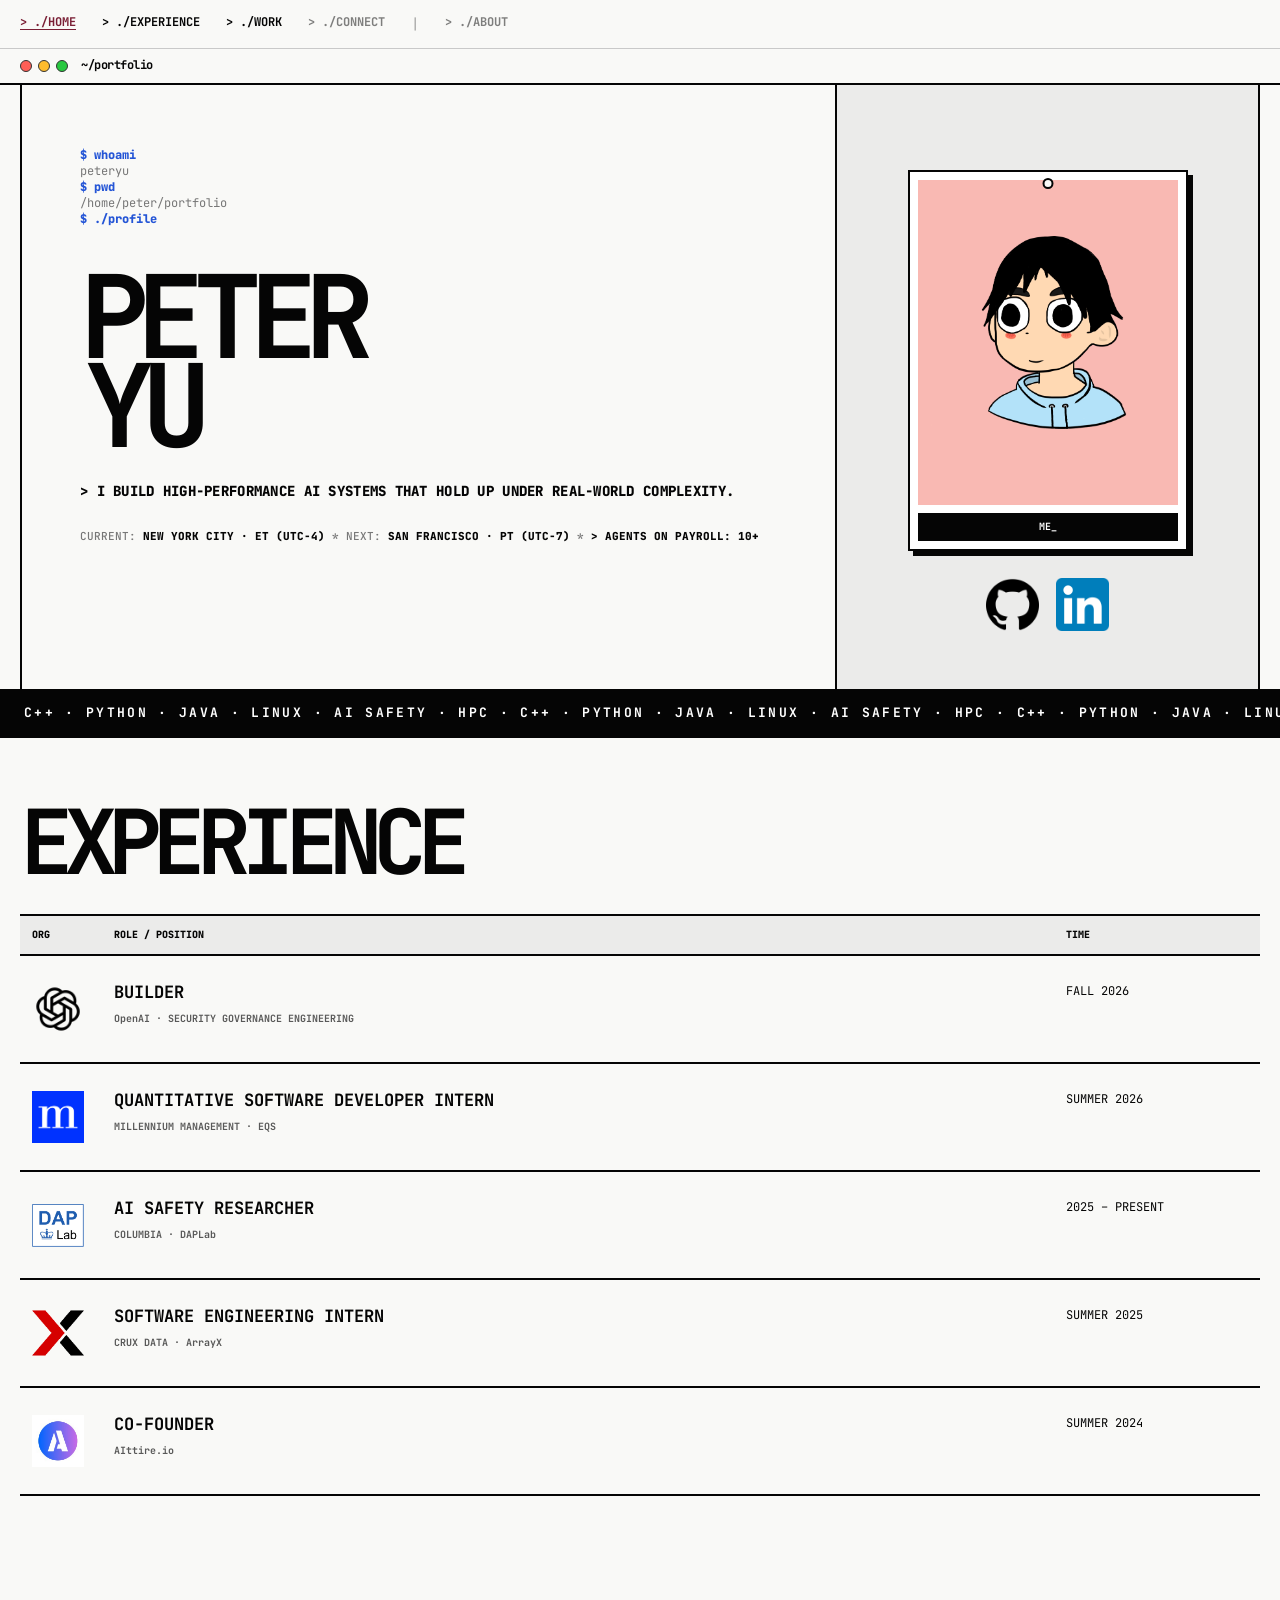
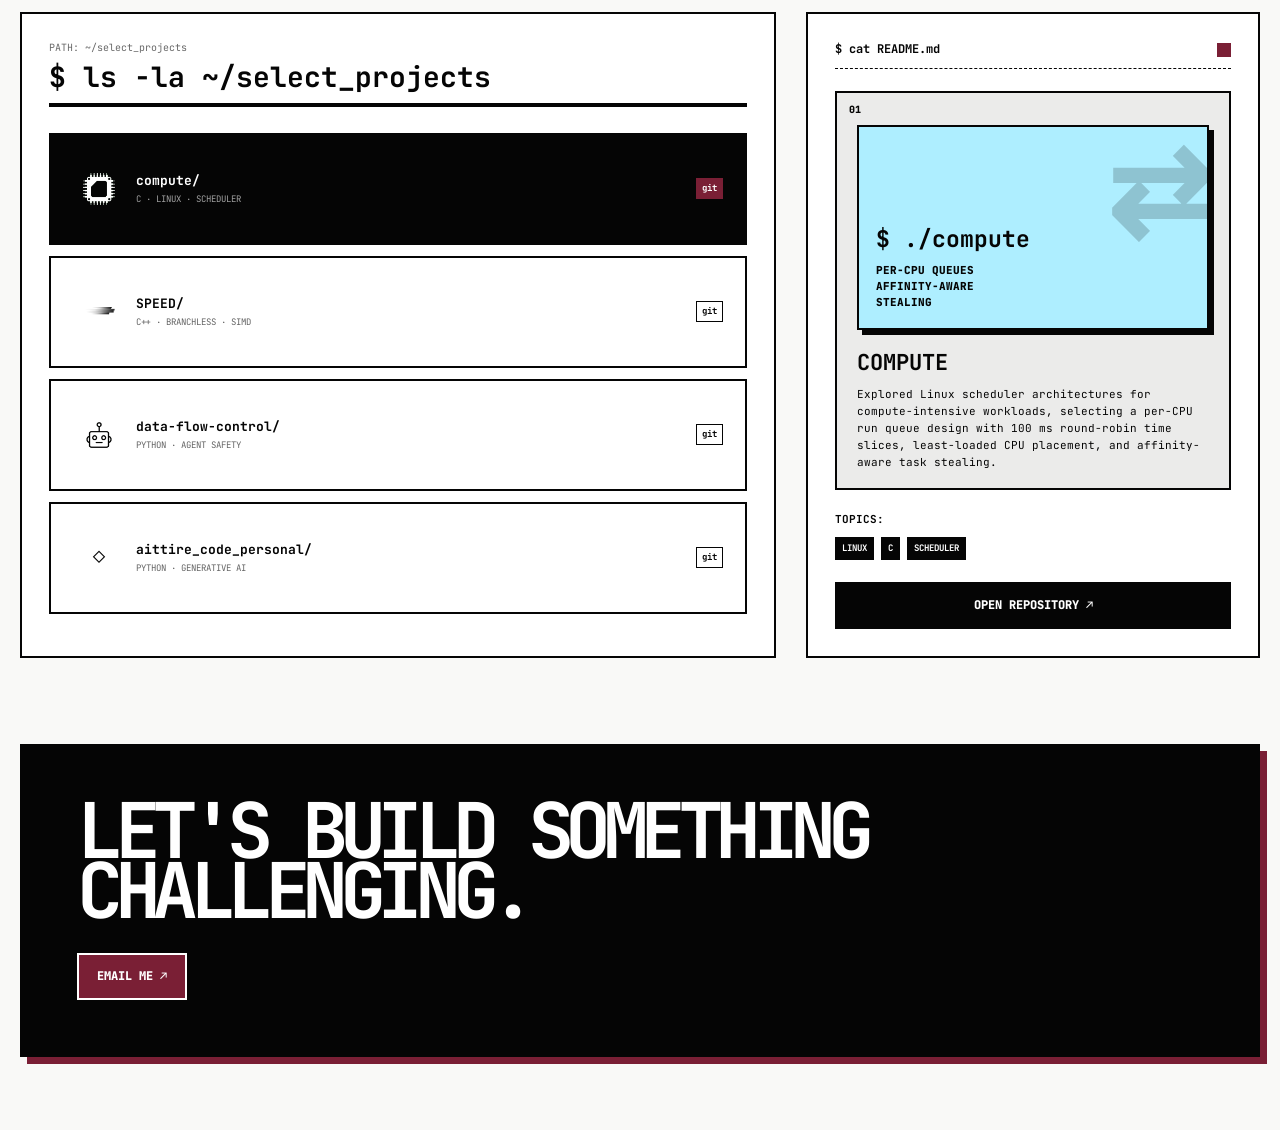
==== commit 62b2441f: "Update OpenAI experience" ====
--- a/index.html
+++ b/index.html
@@ -47,7 +47,7 @@
     <section class="experience page-section" id="experience">
       <div class="section-title"><h2>EXPERIENCE</h2></div>
       <div class="log-table"><div class="log-head"><span>ORG</span><span>ROLE / POSITION</span><span>TIME</span></div>
-        <details class="experience-entry"><summary class="log-row"><img class="org-logo" src="assets/logos/openai.webp" alt="OpenAI logo" /><div><h3>SOFTWARE ENGINEER</h3><small>OpenAI · SEG</small></div><p>FALL 2026</p></summary><div class="experience-detail"><p>I’ll be joining SEG as a software engineer for Fall 2026. More details soon.</p></div></details>
+        <details class="experience-entry"><summary class="log-row"><img class="org-logo" src="assets/logos/openai.webp" alt="OpenAI logo" /><div><h3>BUILDER</h3><small>OpenAI · SECURITY GOVERNANCE ENGINEERING</small></div><p>FALL 2026</p></summary><div class="experience-detail"><p>Security Governance Engineering, Fall 2026.</p></div></details>
         <details class="experience-entry"><summary class="log-row"><img class="org-logo" src="assets/logos/millennium.png" alt="Millennium Management logo" /><div><h3>QUANTITATIVE SOFTWARE DEVELOPER INTERN</h3><small>MILLENNIUM MANAGEMENT · EQS</small></div><p>SUMMER 2026</p></summary><div class="experience-detail"><p>I built agent-enabled tools that made portfolio liquidity optimization decisions easier to explain across UAT and production, helping liquidity-risk teams get answers without waiting on manual investigations.</p><ul><li>Built LangGraph and MCP-based interpretability and regression tooling for three portfolio liquidity optimization services, cutting prod–UAT root-cause analysis time by 70% and accelerating production releases.</li><li>Architected a CLI-native C++ gRPC integration that replaced multi-table SQLAlchemy joins with typed service APIs, accelerating benchmarked regression queries by 21× and supporting runs exceeding 190K rows.</li><li>Improved the database MCP server by validating and rewriting queries to follow index-aware patterns, making database access faster and more reliable for Claude Code workflows.</li></ul></div></details>
         <details class="experience-entry"><summary class="log-row"><img class="org-logo" src="assets/logos/daplab.png" alt="DAPLab logo" /><div><h3>AI SAFETY RESEARCHER</h3><small>COLUMBIA · DAPLab</small></div><p>2025 – PRESENT</p></summary><div class="experience-detail"><p>I research worst-case behaviors of agentic systems in adversarial environments and develop deterministic data-flow controls for safe, interpretable long-horizon execution.</p><ul><li>I studied Google’s CaMeLs provenance-based interpreter and its approach to tracking agent behavior.</li><li>I built a LangGraph agent framework to probe pre- and post-tool-call hooks, inspect metadata, and evaluate interventions that modify or block unsafe tool calls and prompt injections.</li></ul></div></details>
         <details class="experience-entry"><summary class="log-row"><img class="org-logo" src="assets/logos/crux.webp" alt="Crux logo" /><div><h3>SOFTWARE ENGINEERING INTERN</h3><small>CRUX DATA · ArrayX</small></div><p>SUMMER 2025</p></summary><div class="experience-detail"><p>I built and maintained backend infrastructure for a multi-agent pipeline orchestration platform that automated large-scale ETL workflows with self-healing capabilities.</p><ul><li>Built and maintained backend infrastructure for a multi-agent pipeline orchestration platform automating large-scale ETL workflows with self-healing capabilities.</li><li>Improved response quality by 25% and reduced delegation errors by 30% by splitting a supervisor agent into orchestrator and supervisor agents to reduce cognitive complexity.</li><li>Designed, built, and integrated a new scheduler agent using the OpenAI Agents framework for recurring data-pipeline execution, including prompts and tools such as <code>set schedule</code> and <code>run schedule</code>.</li></ul></div></details>
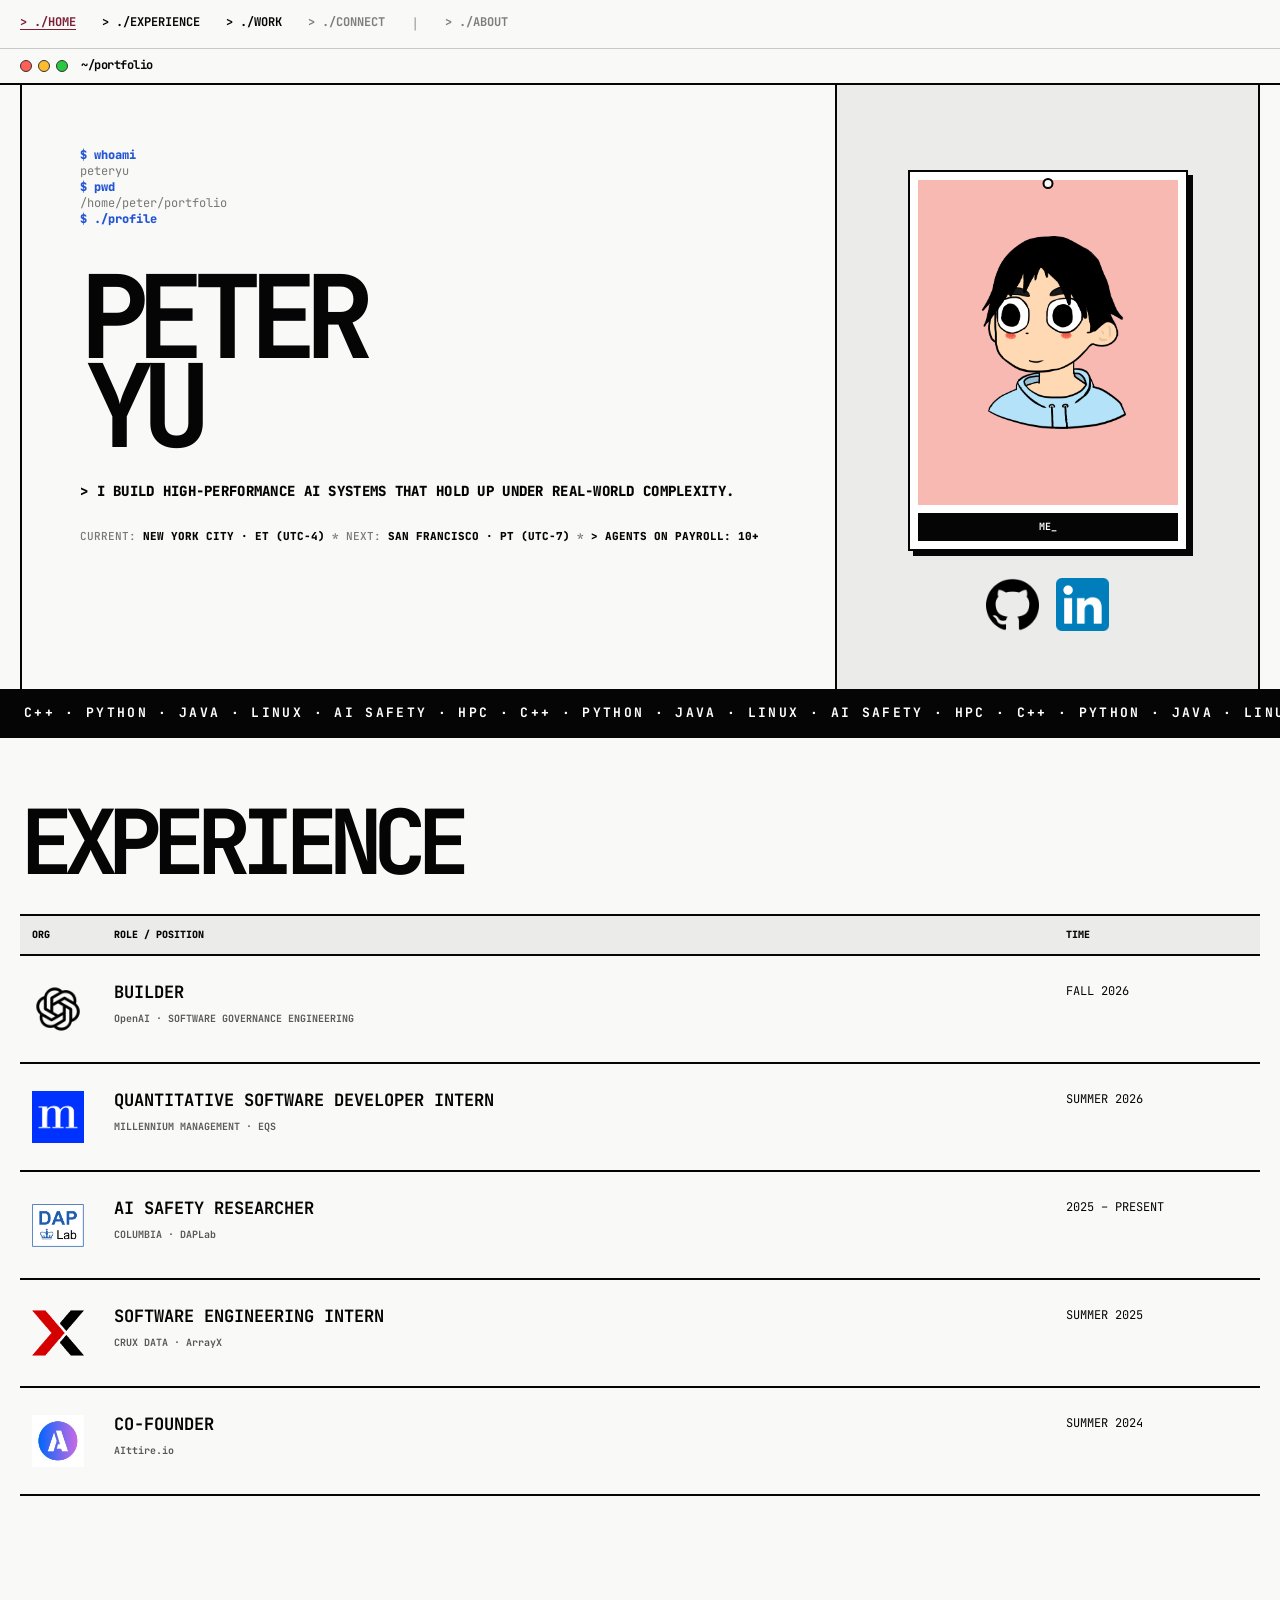
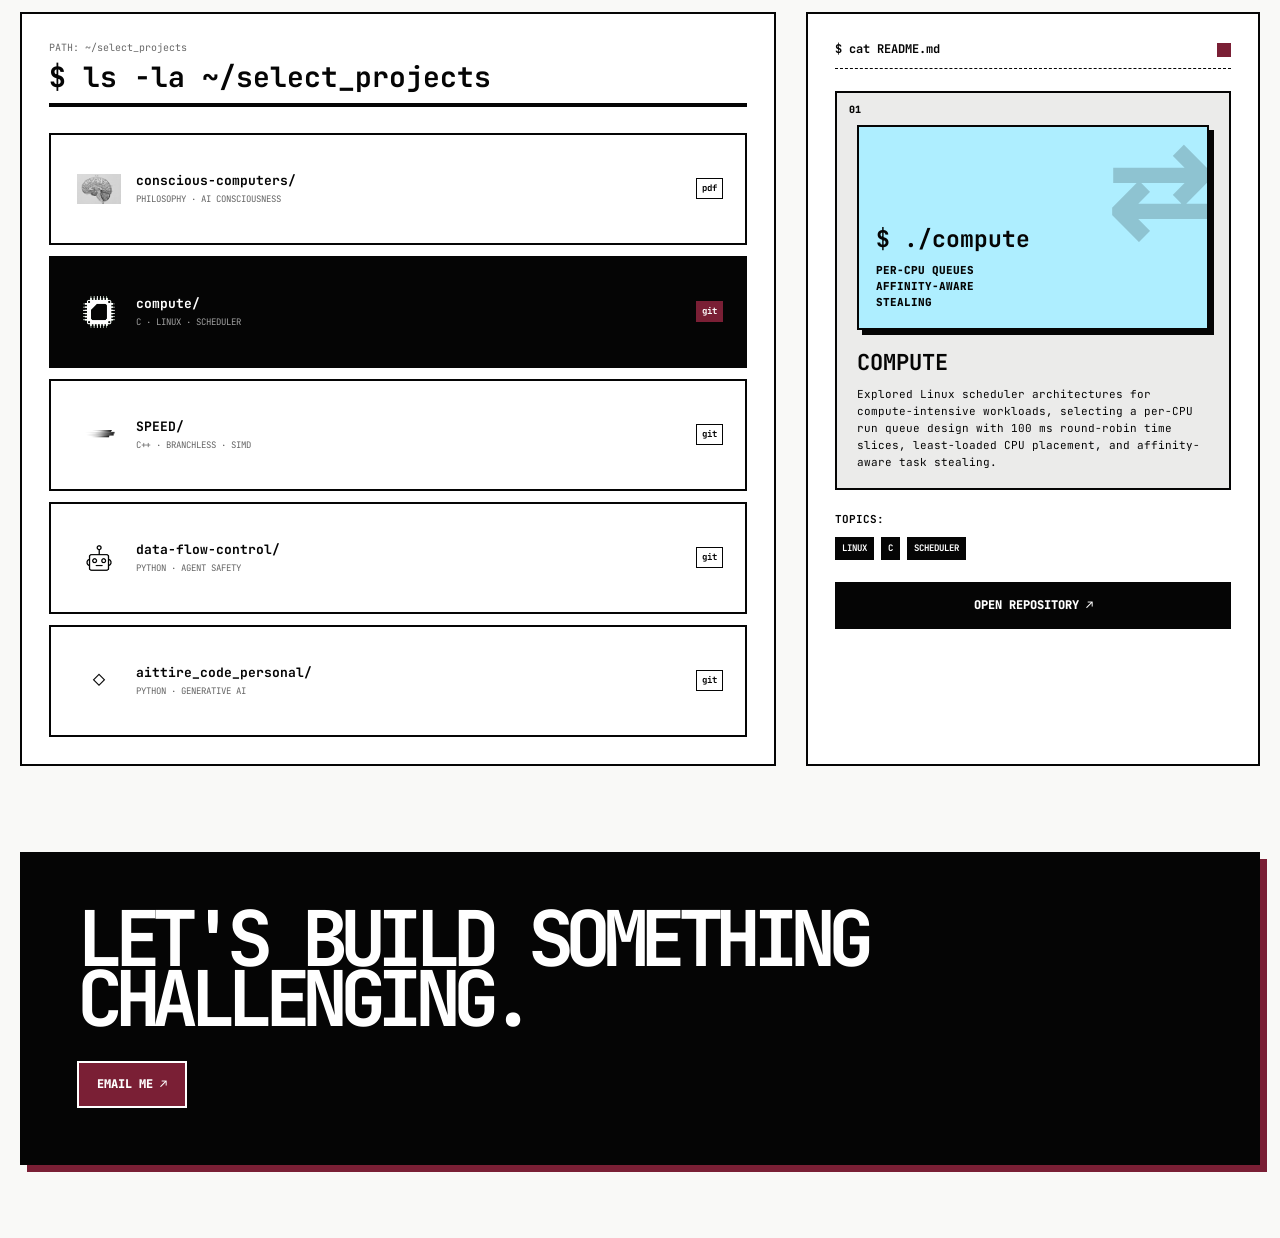
==== commit 6a6faf6d: "Add consciousness paper project and update OpenAI team" ====
--- a/index.html
+++ b/index.html
@@ -12,8 +12,8 @@
   <link rel="stylesheet" href="experience-table.css?v=6" />
   <link rel="stylesheet" href="org-logos.css?v=1" />
   <link rel="stylesheet" href="experience-details.css?v=1" />
-  <link rel="stylesheet" href="project-preview.css?v=2" />
-  <link rel="stylesheet" href="project-icons.css?v=5" />
+  <link rel="stylesheet" href="project-preview.css?v=4" />
+  <link rel="stylesheet" href="project-icons.css?v=7" />
   <link rel="stylesheet" href="social-stickers.css?v=1" />
   <link rel="stylesheet" href="ticker.css?v=4" />
   <link rel="stylesheet" href="window-controls.css" />
@@ -47,7 +47,7 @@
     <section class="experience page-section" id="experience">
       <div class="section-title"><h2>EXPERIENCE</h2></div>
       <div class="log-table"><div class="log-head"><span>ORG</span><span>ROLE / POSITION</span><span>TIME</span></div>
-        <details class="experience-entry"><summary class="log-row"><img class="org-logo" src="assets/logos/openai.webp" alt="OpenAI logo" /><div><h3>BUILDER</h3><small>OpenAI · SECURITY GOVERNANCE ENGINEERING</small></div><p>FALL 2026</p></summary><div class="experience-detail"><p>Security Governance Engineering, Fall 2026.</p></div></details>
+        <details class="experience-entry"><summary class="log-row"><img class="org-logo" src="assets/logos/openai.webp" alt="OpenAI logo" /><div><h3>BUILDER</h3><small>OpenAI · SOFTWARE GOVERNANCE ENGINEERING</small></div><p>FALL 2026</p></summary><div class="experience-detail"><p>Software Governance Engineering, Fall 2026.</p></div></details>
         <details class="experience-entry"><summary class="log-row"><img class="org-logo" src="assets/logos/millennium.png" alt="Millennium Management logo" /><div><h3>QUANTITATIVE SOFTWARE DEVELOPER INTERN</h3><small>MILLENNIUM MANAGEMENT · EQS</small></div><p>SUMMER 2026</p></summary><div class="experience-detail"><p>I built agent-enabled tools that made portfolio liquidity optimization decisions easier to explain across UAT and production, helping liquidity-risk teams get answers without waiting on manual investigations.</p><ul><li>Built LangGraph and MCP-based interpretability and regression tooling for three portfolio liquidity optimization services, cutting prod–UAT root-cause analysis time by 70% and accelerating production releases.</li><li>Architected a CLI-native C++ gRPC integration that replaced multi-table SQLAlchemy joins with typed service APIs, accelerating benchmarked regression queries by 21× and supporting runs exceeding 190K rows.</li><li>Improved the database MCP server by validating and rewriting queries to follow index-aware patterns, making database access faster and more reliable for Claude Code workflows.</li></ul></div></details>
         <details class="experience-entry"><summary class="log-row"><img class="org-logo" src="assets/logos/daplab.png" alt="DAPLab logo" /><div><h3>AI SAFETY RESEARCHER</h3><small>COLUMBIA · DAPLab</small></div><p>2025 – PRESENT</p></summary><div class="experience-detail"><p>I research worst-case behaviors of agentic systems in adversarial environments and develop deterministic data-flow controls for safe, interpretable long-horizon execution.</p><ul><li>I studied Google’s CaMeLs provenance-based interpreter and its approach to tracking agent behavior.</li><li>I built a LangGraph agent framework to probe pre- and post-tool-call hooks, inspect metadata, and evaluate interventions that modify or block unsafe tool calls and prompt injections.</li></ul></div></details>
         <details class="experience-entry"><summary class="log-row"><img class="org-logo" src="assets/logos/crux.webp" alt="Crux logo" /><div><h3>SOFTWARE ENGINEERING INTERN</h3><small>CRUX DATA · ArrayX</small></div><p>SUMMER 2025</p></summary><div class="experience-detail"><p>I built and maintained backend infrastructure for a multi-agent pipeline orchestration platform that automated large-scale ETL workflows with self-healing capabilities.</p><ul><li>Built and maintained backend infrastructure for a multi-agent pipeline orchestration platform automating large-scale ETL workflows with self-healing capabilities.</li><li>Improved response quality by 25% and reduced delegation errors by 30% by splitting a supervisor agent into orchestrator and supervisor agents to reduce cognitive complexity.</li><li>Designed, built, and integrated a new scheduler agent using the OpenAI Agents framework for recurring data-pipeline execution, including prompts and tools such as <code>set schedule</code> and <code>run schedule</code>.</li></ul></div></details>
@@ -56,13 +56,13 @@
     </section>
     <section class="work page-section" id="work">
       <div class="work-directory"><div class="directory-heading"><p>PATH: ~/select_projects</p><h2>$ ls -la ~/select_projects</h2></div>
-        <div class="project-files" role="list"><button class="project-file selected" data-project="compute" type="button"><img class="project-icon" src="assets/project-icons/compute-cpu-transparent.png" alt="" /><span><b>compute/</b><small>C · LINUX · SCHEDULER</small></span><em>git</em></button><button class="project-file" data-project="speed" type="button"><img class="project-icon project-icon--speed" src="assets/project-icons/speed-stripes-transparent.png" alt="" /><span><b>SPEED/</b><small>C++ · BRANCHLESS · SIMD</small></span><em>git</em></button><button class="project-file" data-project="dfc" type="button"><img class="project-icon" src="assets/project-icons/data-flow-robot-transparent.png" alt="" /><span><b>data-flow-control/</b><small>PYTHON · AGENT SAFETY</small></span><em>git</em></button><button class="project-file" data-project="aittire" type="button"><span class="file-icon">◇</span><span><b>aittire_code_personal/</b><small>PYTHON · GENERATIVE AI</small></span><em>git</em></button></div>
+        <div class="project-files" role="list"><button class="project-file" data-project="consciousness" type="button"><img class="project-icon project-icon--paper" src="assets/project-icons/conscious-computers.png" alt="" /><span><b>conscious-computers/</b><small>PHILOSOPHY · AI CONSCIOUSNESS</small></span><em>pdf</em></button><button class="project-file selected" data-project="compute" type="button"><img class="project-icon" src="assets/project-icons/compute-cpu-transparent.png" alt="" /><span><b>compute/</b><small>C · LINUX · SCHEDULER</small></span><em>git</em></button><button class="project-file" data-project="speed" type="button"><img class="project-icon project-icon--speed" src="assets/project-icons/speed-stripes-transparent.png" alt="" /><span><b>SPEED/</b><small>C++ · BRANCHLESS · SIMD</small></span><em>git</em></button><button class="project-file" data-project="dfc" type="button"><img class="project-icon" src="assets/project-icons/data-flow-robot-transparent.png" alt="" /><span><b>data-flow-control/</b><small>PYTHON · AGENT SAFETY</small></span><em>git</em></button><button class="project-file" data-project="aittire" type="button"><span class="file-icon">◇</span><span><b>aittire_code_personal/</b><small>PYTHON · GENERATIVE AI</small></span><em>git</em></button></div>
       </div>
-      <aside class="preview-panel"><div class="preview-heading"><b>$ cat README.md</b><i></i></div><div class="preview-box" id="preview-box"><p class="preview-index" id="preview-index">01</p><div class="preview-art" id="preview-art" style="background:#aeeeff"><b>$ ./compute</b><span>PER-CPU QUEUES<br />AFFINITY-AWARE<br />STEALING</span><strong>⇄</strong></div><div class="preview-copy"><h3 id="preview-title">COMPUTE</h3><p id="preview-description">Explored Linux scheduler architectures for compute-intensive workloads, selecting a per-CPU run queue design with 100 ms round-robin time slices, least-loaded CPU placement, and affinity-aware task stealing.</p></div></div><div><h3 class="tag-label">TOPICS:</h3><div class="tags" id="tech-tags"><span>LINUX</span><span>C</span><span>SCHEDULER</span></div></div><a class="button solid full" id="project-link" href="https://github.com/YuPete/compute" target="_blank" rel="noreferrer">OPEN REPOSITORY ↗</a></aside>
+      <aside class="preview-panel"><div class="preview-heading"><b>$ cat README.md</b><i></i></div><div class="preview-box" id="preview-box"><p class="preview-index" id="preview-index">01</p><div class="preview-art" id="preview-art" style="background:#aeeeff"><b>$ ./compute</b><span>PER-CPU QUEUES<br />AFFINITY-AWARE<br />STEALING</span><strong>⇄</strong></div><div class="preview-copy"><h3 id="preview-title">COMPUTE</h3><div id="preview-description"><p>Explored Linux scheduler architectures for compute-intensive workloads, selecting a per-CPU run queue design with 100 ms round-robin time slices, least-loaded CPU placement, and affinity-aware task stealing.</p></div></div></div><div><h3 class="tag-label">TOPICS:</h3><div class="tags" id="tech-tags"><span>LINUX</span><span>C</span><span>SCHEDULER</span></div></div><a class="button solid full" id="project-link" href="https://github.com/YuPete/compute" target="_blank" rel="noreferrer">OPEN REPOSITORY ↗</a></aside>
     </section>
     <section class="connect page-section" id="connect"><h2>LET'S BUILD SOMETHING CHALLENGING.</h2><a class="button neon" href="mailto:hy2846@columbia.edu">EMAIL ME ↗</a></section>
   </main>
-  <script src="script.js?v=2"></script>
+  <script src="script.js?v=5"></script>
   <script src="window-controls.js"></script>
 </body>
 </html>
--- a/project-preview.css
+++ b/project-preview.css
@@ -20,3 +20,20 @@
   top: 0;
   right: 14px;
 }
+
+.preview-art--image {
+  display: block;
+  min-height: 0;
+  padding: 0;
+}
+
+.preview-art--image img {
+  display: block;
+  width: 100%;
+  height: auto;
+  filter: grayscale(1);
+}
+
+.preview-copy p + p {
+  margin-top: 12px;
+}
--- a/project-icons.css
+++ b/project-icons.css
@@ -26,6 +26,10 @@
   filter: invert(1);
 }
 
+.project-file .project-icon--paper {
+  filter: grayscale(1);
+}
+
 @media (max-width: 480px) {
   .project-file {
     grid-template-columns: 30px 1fr;
